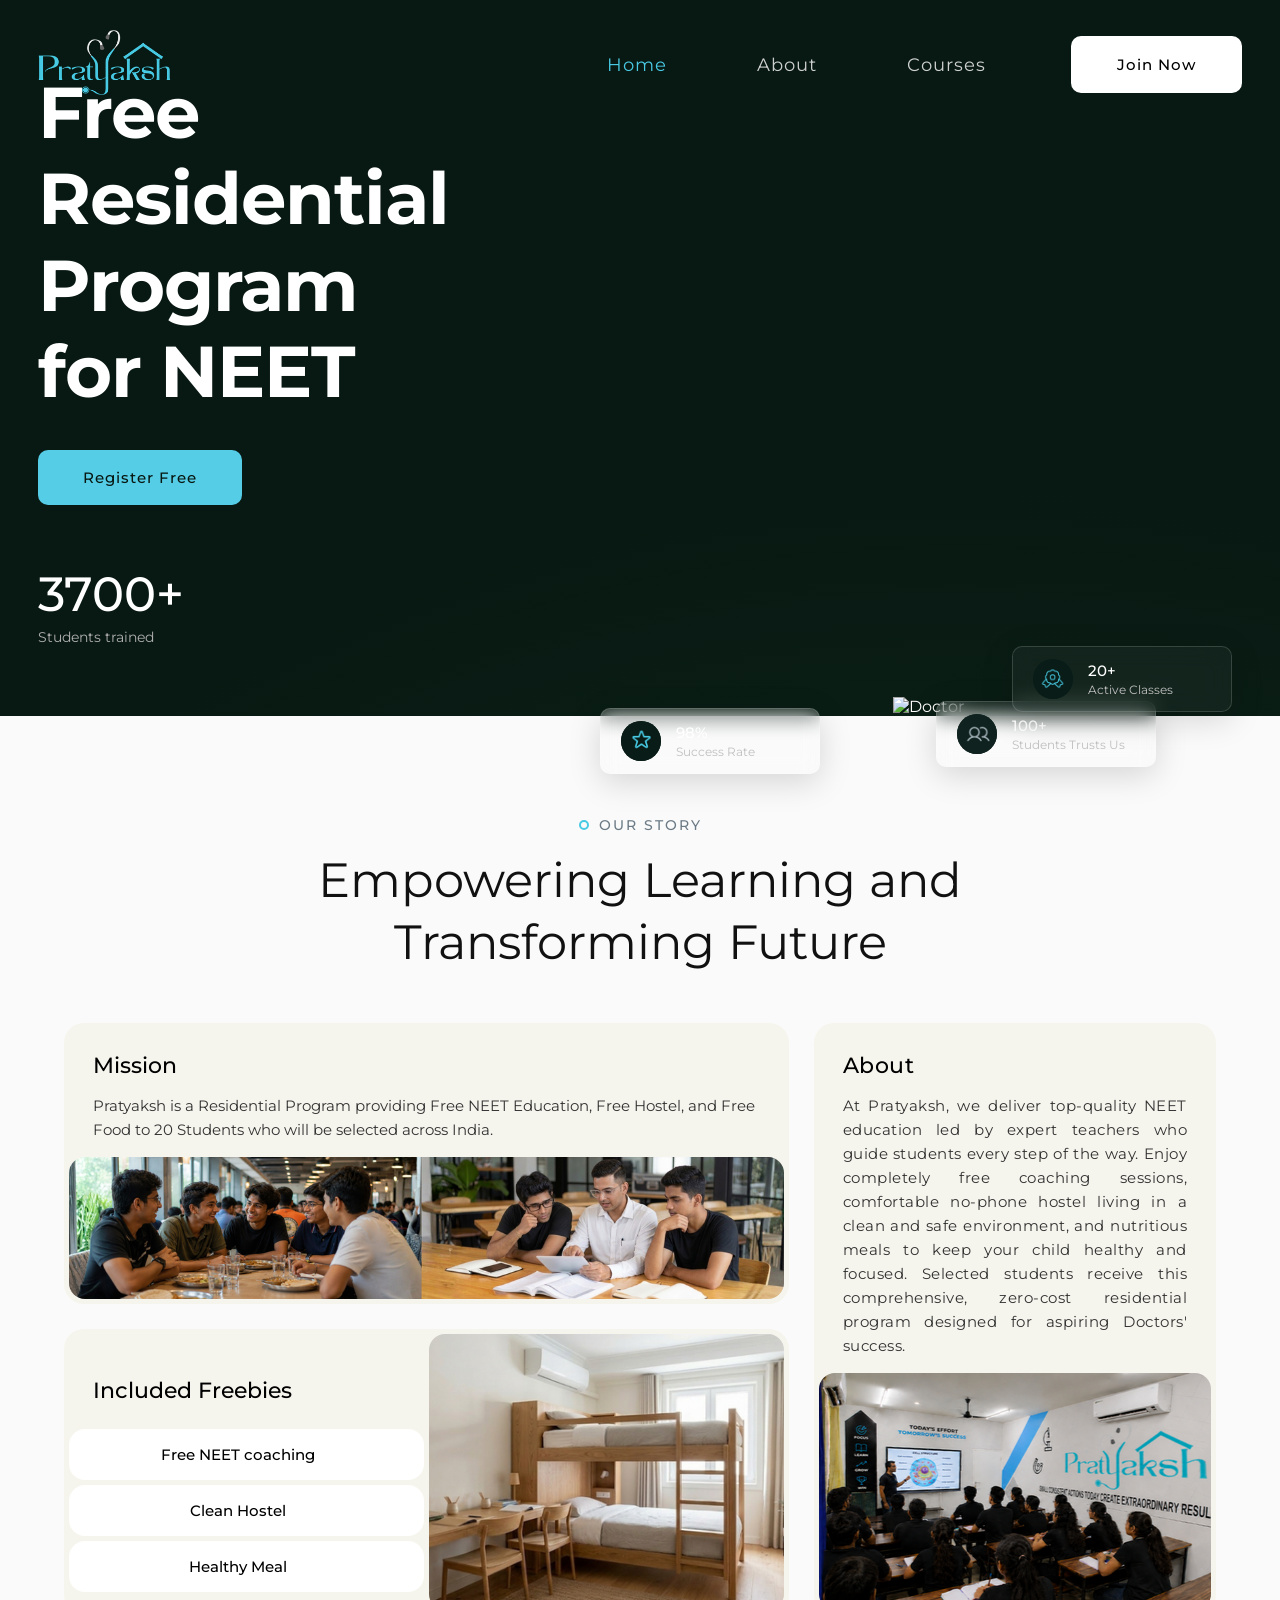
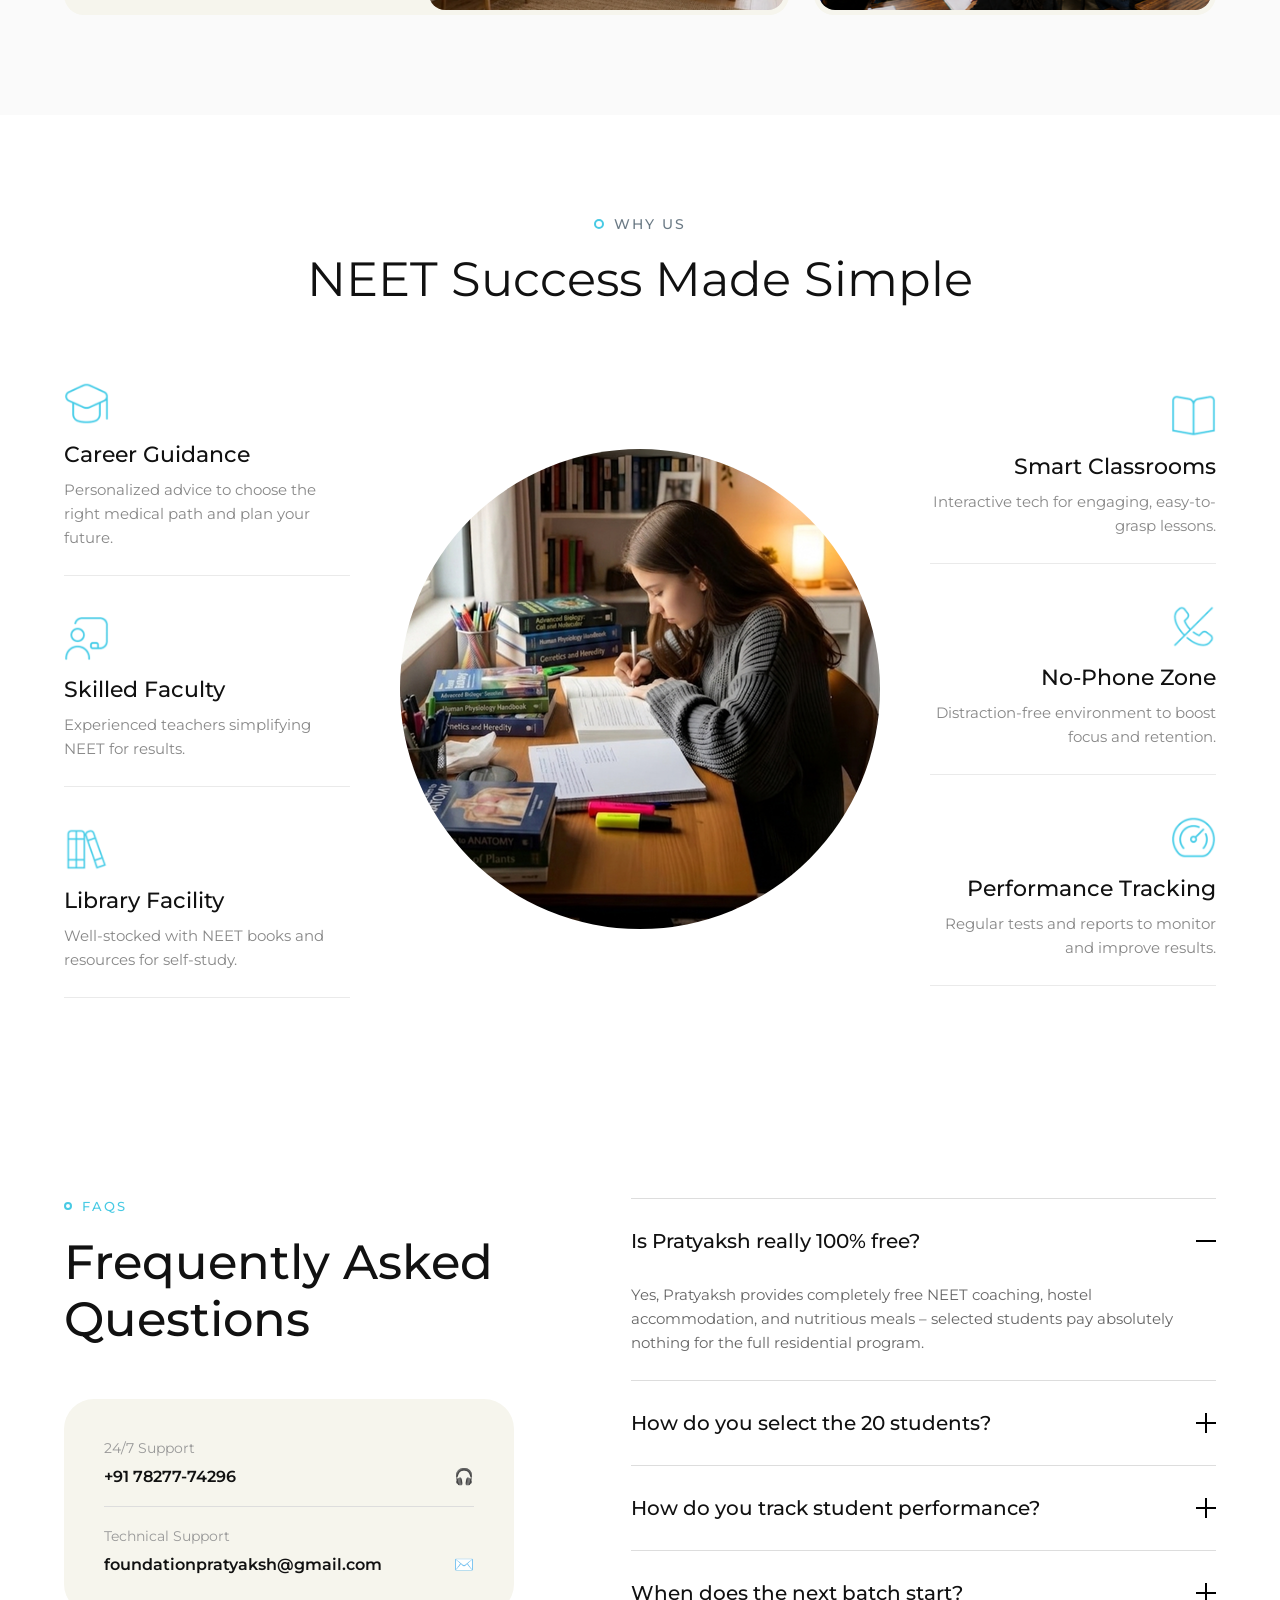
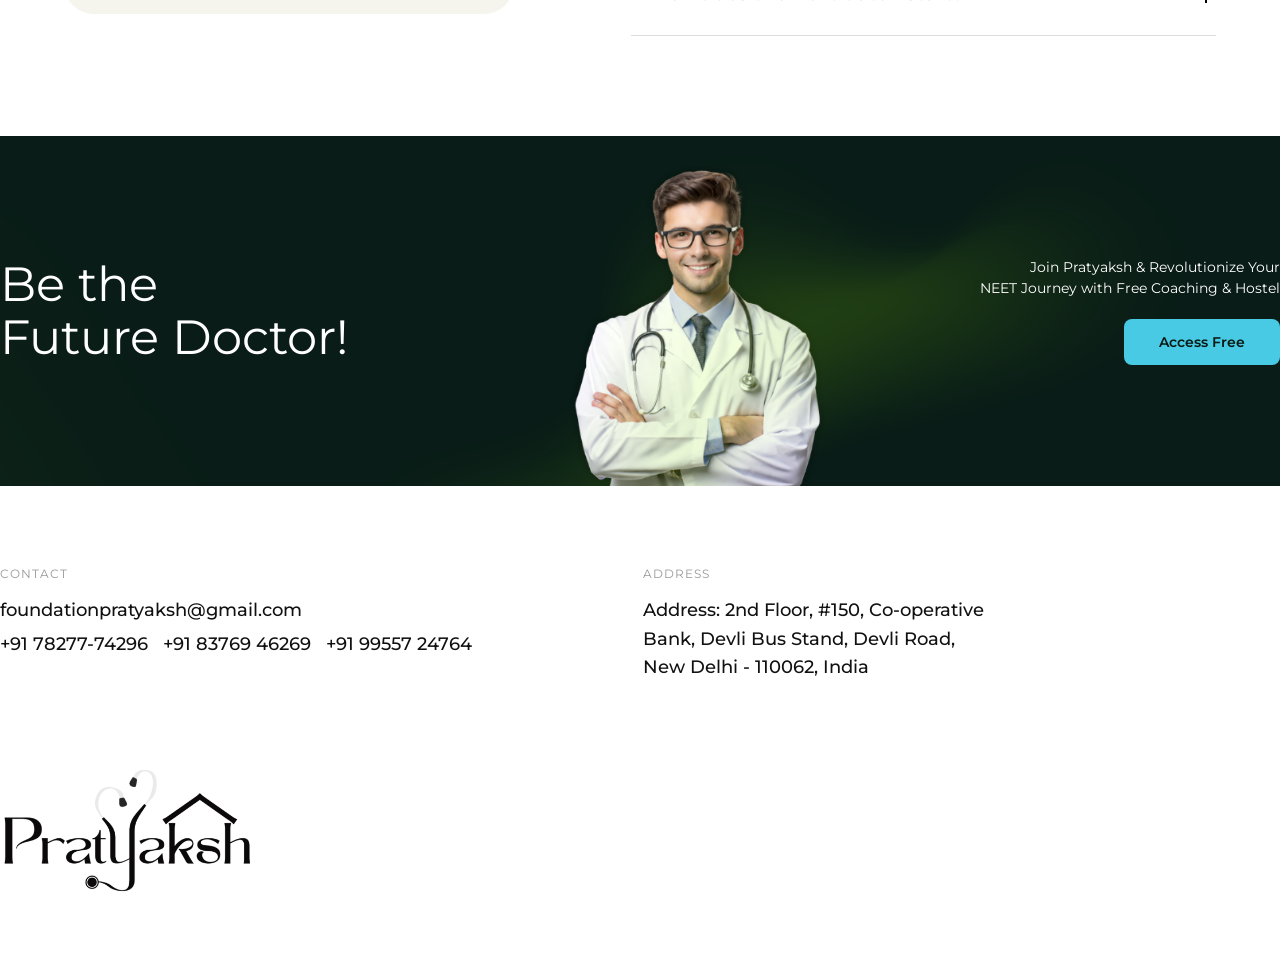
==== index.html @ 48f5f2ac "Rename Index.html to index.html" ====
<!DOCTYPE html>
<html lang="en">
<head>
	<meta name="viewport" content="width=device-width, initial-scale=1.0">
    <meta charset="UTF-8">
    <meta name="viewport" content="width=device-width, initial-scale=1.0">
    <title>Pratyaksh - NEET Program</title>
    <link rel="stylesheet" href="style.css">
    <link href="https://fonts.googleapis.com/css2?family=Montserrat:wght@400;500;600;700&display=swap" rel="stylesheet">
    <link rel="stylesheet" href="https://cdnjs.cloudflare.com/ajax/libs/font-awesome/6.4.0/css/all.min.css">
</head>
<body>

    <header class="navbar">
        <div class="logo">
            <img src="logo.png" alt="Pratyaksh Logo"> 
        </div>
        <nav class="nav-links">
            <a href="#" class="active">Home</a>
            <a href="about/aboutindex.html">About</a>
            <a href="#">Courses</a>
        </nav>
        <a href="https://forms.gle/hPpZQWegc2yfjvLv5" class="btn btn-white">Join Now</a>
    </header>
    <section class="hero">
        <div class="hero-content">
            <h1>Free <br> Residential Program <br> for NEET</h1>
            <a href="https://forms.gle/hPpZQWegc2yfjvLv5" class="btn btn-cyan">Register Free</a>
            
            <div class="stats-bottom">
                <h2>3700+</h2>
                <p>Students trained</p>
            </div>
        </div>

        <div class="hero-image-wrapper">
            <img src="doctor.png" alt="Doctor" class="main-doctor-img"> 
            
<div class="glass-card card-1">
        <div class="icon">
            <img src="100+ Students Trusts Us.png" alt="Trust Icon" class="hero-custom-icon">
        </div>
        <div class="text">
            <h4>100+</h4>
            <p>Students Trusts Us</p>
        </div>
    </div>

    <div class="glass-card card-2">
        <div class="icon">
            <img src="98% Success Rate.png"lt="Star Icon" class="hero-custom-icon">
        </div>
        <div class="text">
            <h4>98%</h4>
            <p>Success Rate</p>
        </div>
    </div>

    <div class="glass-card card-3">
        <div class="icon">
            <img src="20+ Active Classes.png" alt="Award Icon" class="hero-custom-icon">
        </div>
        <div class="text">
            <h4>20+</h4>
            <p>Active Classes</p>
        </div>
    </div>
</div>
    </section>
	
<section class="os-section">
    <div class="os-container">
        
        <div class="os-header">
            <p class="os-tagline"><span class="os-circle"></span> OUR STORY</p>
            <h2 class="os-title">Empowering Learning and <br> Transforming Future</h2>
        </div>

        <div class="os-grid">
            <div class="os-col-left">
                
                <div class="os-card os-card-mission">
                    <div class="os-text-box">
                        <h3 class="os-card-title">Mission</h3>
                        <p class="os-card-desc">Pratyaksh is a Residential Program providing Free NEET Education, Free Hostel, and Free Food to 20 Students who will be selected across India.</p>
                    </div>
                    <div class="os-img-mission"></div>
                </div>

                <div class="os-card os-card-freebies">
                    <div class="os-freebies-left">
                        <h3 class="os-card-titleIF">Included Freebies</h3>
                        <ul class="os-freebies-list">
                            <li>Free NEET coaching</li>
                            <li>Clean Hostel</li>
                            <li>Healthy Meal</li>
                        </ul>
                    </div>
                    <div class="os-img-freebies"></div>
                </div>

            </div>

            <div class="os-col-right">
                
                <div class="os-card os-card-about">
                    <div class="os-text-box">
                        <h3 class="os-card-title">About</h3>
                        <p class="os-card-desc">At Pratyaksh, we deliver top-quality NEET education led by expert teachers who guide students every step of the way. Enjoy completely free coaching sessions, comfortable no-phone hostel living in a clean and safe environment, and nutritious meals to keep your child healthy and focused. Selected students receive this comprehensive, zero-cost residential program designed for aspiring Doctors' success.</p>
                    </div>
                    <div class="os-img-about"></div>
                </div>

            </div>
        </div>

    </div>
</section>
	
	
	<section class="wu-section">
    <div class="wu-container">
        
        <div class="wu-header">
            <p class="wu-tagline"><span class="wu-circle"></span> WHY US</p>
            <h2 class="wu-title">NEET Success Made Simple</h2>
        </div>

        <div class="wu-grid">
            
            <div class="wu-col-left">
                <div class="wu-feature">
                    <img src="Career Guidance.png" alt="Career Guidance" class="wu-icon">
                    <h3>Career Guidance</h3>
                    <p>Personalized advice to choose the right medical path and plan your future.</p>
                </div>
                <div class="wu-feature">
                    <img src="Skilled Faculty.png" alt="Skilled Faculty" class="wu-icon">
                    <h3>Skilled Faculty</h3>
                    <p>Experienced teachers simplifying NEET for results.</p>
                </div>
                <div class="wu-feature">
                    <img src="Library Facility.png" alt="Library Facility" class="wu-icon">
                    <h3>Library Facility</h3>
                    <p>Well-stocked with NEET books and resources for self-study.</p>
                </div>
            </div>

            <div class="wu-col-center">
                <div class="wu-img-circle"></div>
            </div>

            <div class="wu-col-right">
                <div class="wu-feature">
                    <img src="Smart Classrooms.png" alt="Smart Classrooms" class="wu-icon">
                    <h3>Smart Classrooms</h3>
                    <p>Interactive tech for engaging, easy-to-grasp lessons.</p>
                </div>
                <div class="wu-feature">
                    <img src="No-Phone Zone.png" class="wu-icon">
                    <h3>No-Phone Zone</h3>
                    <p>Distraction-free environment to boost focus and retention.</p>
                </div>
                <div class="wu-feature">
                    <img src="Performance Tracking.png" alt="Performance Tracking" class="wu-icon">
                    <h3>Performance Tracking</h3>
                    <p>Regular tests and reports to monitor and improve results.</p>
                </div>
            </div>

        </div>

    </div>
</section>
	
	
	<section class="fq-section">
    <div class="fq-container">
        
        <div class="fq-grid">
            <div class="fq-left">
                <p class="fq-tagline"><span class="fq-circle"></span> FAQS</p>
                <h2 class="fq-title">Frequently Asked <br> Questions</h2>

                <div class="fq-support-card">
                    <div class="fq-support-item">
                        <p class="fq-support-label">24/7 Support</p>
                        <div class="fq-support-content">
                            <span class="fq-support-val">+91 78277-74296</span>
                            <span class="fq-support-icon">🎧</span>
                        </div>
                    </div>
                    <div class="fq-divider"></div>
                    <div class="fq-support-item">
                        <p class="fq-support-label">Technical Support</p>
                        <div class="fq-support-content">
                            <span class="fq-support-val">foundationpratyaksh@gmail.com</span>
                            <span class="fq-support-icon">✉️</span>
                        </div>
                    </div>
                </div>
            </div>

            <div class="fq-right">
                <div class="fq-accordion">
                    
                    <div class="fq-item active">
                        <div class="fq-question">
                            <span>Is Pratyaksh really 100% free?</span>
                            <span class="fq-toggle"></span>
                        </div>
                        <div class="fq-answer">
                            <div class="fq-answer-inner">
                                <p>Yes, Pratyaksh provides completely free NEET coaching, hostel accommodation, and nutritious meals – selected students pay absolutely nothing for the full residential program.</p>
                            </div>
                        </div>
                    </div>

                    <div class="fq-item">
                        <div class="fq-question">
                            <span>How do you select the 20 students?</span>
                            <span class="fq-toggle"></span>
                        </div>
                        <div class="fq-answer">
                            <div class="fq-answer-inner">
                                <p>Pratyaksh conducts a National-Level Talent Search across India to find the most promising medical aspirants. The selection is a multi-step journey to ensure only the most dedicated students join our program.</p>
                            </div>
                        </div>
                    </div>

                    <div class="fq-item">
                        <div class="fq-question">
                            <span>How do you track student performance?</span>
                            <span class="fq-toggle"></span>
                        </div>
                        <div class="fq-answer">
                            <div class="fq-answer-inner">
                                <p>We use a data-driven approach to ensure every student stays on the path to success.</p>
                            </div>
                        </div>
                    </div>

                    <div class="fq-item">
                        <div class="fq-question">
                            <span>When does the next batch start?</span>
                            <span class="fq-toggle"></span>
                        </div>
                        <div class="fq-answer">
                            <div class="fq-answer-inner">
                                <p>Our next residential batch is scheduled to commence in June. Registration for the selection test typically opens two months prior to the start date.</p>
                            </div>
                        </div>
                    </div>

                </div>
            </div>
        </div>

    </div>
</section>
	
	
	<footer class="ft-section">
    
    <div class="ft-banner-image">
        <div class="ft-container ft-banner-content">
            <div class="ft-banner-left">
                <h2>Be the <br> Future Doctor!</h2>
            </div>
            
            <div class="ft-banner-right">
                <p>Join Pratyaksh & Revolutionize Your <br> NEET Journey with Free Coaching & Hostel</p>
                <a href="https://forms.gle/hPpZQWegc2yfjvLv5" class="ft-btn-cyan">Access Free</a>
            </div>
        </div>
    </div>

    <div class="ft-bottom">
        <div class="ft-container">
            <div class="ft-info-grid">
                <div class="ft-col">
                    <p class="ft-label">Contact</p>
                    <p class="ft-value">foundationpratyaksh@gmail.com</p>
                    <p class="ft-value">+91 78277-74296<span style="margin-left: 15px;">+91 83769 46269<span style="margin-left: 15px;">+91 99557 24764</span></p>
                </div>

                <div class="ft-col">
                    <p class="ft-label">Address</p>
                    <p class="ft-value">
                        Address: 2nd Floor, #150, Co-operative <br>
                        Bank, Devli Bus Stand, Devli Road, <br>
                        New Delhi - 110062, India
                    </p>
                </div>
            </div>

            <div class="ft-logo-row">
                <img src="Bottom Logo.png" alt="Pratyaksh Logo" class="ft-main-logo">
            </div>
        </div>
    </div>

</footer>
	
	<script>
        document.querySelectorAll('.fq-question').forEach(question => {
            question.addEventListener('click', () => {
                const clickedItem = question.parentElement;

                if (clickedItem.classList.contains('active')) {
                    return; // Stays open if clicked again
                }

                document.querySelectorAll('.fq-item').forEach(item => {
                    item.classList.remove('active');
                });

                clickedItem.classList.add('active');
            });
        });
    </script>
	
    </body>
</html>
---- style.css ----
/* --- Basic Reset & Setup --- */
* {
    margin: 0;
    padding: 0;
    box-sizing: border-box;
    font-family: 'Montserrat', sans-serif;
}

body {
    /* Recreating the dark green radial glow from the image */
    background: radial-gradient(circle at 75% 50%, #153c24, #081812 70%);
    color: #ffffff;
    min-height: 100vh;
    overflow-x: hidden;
}

/* --- Navbar Styling --- */
.navbar {
    display: flex;
    justify-content: space-between;
    align-items: center;
    padding: 30px 3%;
}

.logo img {
    height: 65px; /* Adjust this to fit your actual logo perfectly */
}

.nav-links {
    display: flex;
    margin-left: auto; /* This pushes the links to the right */
    margin-right: 40px; /* This creates the gap between links and button */
}

.nav-links a {
    color: #ffffff;
    text-decoration: none;
    margin: 0 45px;
    font-size: 18px;
	letter-spacing: 1px;
    opacity: 0.8;
    transition: 0.3s ease;
}

.nav-links a:hover, .nav-links a.active {
    color: #48CAE4;
    opacity: 1;
}

/* --- Button Styling --- */
.btn {
    padding: 18px 45px;
    border-radius: 10px;
    text-decoration: none;
    font-weight: 500;
    font-size: 15px;
	letter-spacing: 1px;
    transition: 0.3s ease;
    cursor: pointer;
    display: inline-block;
}

.btn-white {
    background-color: #ffffff;
    color: #000000;
	font-weight: 500;
	border: 1px solid transparent;
}

.btn-white:hover {
    background-color: transparent !important;
    color: #ffffff !important;
    border-color: #ffffff !important; /* Just change the color, don't add a new border */
}

.btn-cyan {
    background-color: #55cde7; /* The teal/cyan color from your design */
    color: #081812;
    font-weight: 500;
}

.btn-cyan:hover {
	background-color: #ffffff !important; /* Changes from Cyan to White */
    color: #081812 !important;           /* Dark text for contrast */
    border: none !important;              /* Ensures no outline appears */
}

/* --- Hero Section Styling --- */
.hero {
    display: flex;
    justify-content: space-between;
    align-items: flex-end;
    padding: 10px 3% 0px;
}

.hero-content {
    max-width: 58%;
	transform: translateY(-70px);
}

.hero-content h1 {
    font-size: 72px;
    line-height: 1.2;
    margin-bottom: 35px;
    font-weight: 700;
    letter-spacing: -1px;
}

.stats-bottom {
    margin-top: 60px;
}

.stats-bottom h2 {
    font-size: 32px;
    font-weight: 500;
    color: #ffffff;
}

.stats-bottom p {
    font-size: 14px;
    color: #b0b0b0;
    margin-top: 5px;
}

/* --- Hero Image & Floating Glass Cards --- */
.hero-image-wrapper {
    position: relative;
    width: 45%;
    display: flex;
    justify-content: center;
	align-items: flex-end;
	right: 5%;
}

.main-doctor-img {
    max-width: 100%;
    height: auto;
    z-index: 2;
	display: block;
}

/* Glassmorphism Effect */
.glass-card {
    position: absolute;
    background: rgba(255, 255, 255, 0.04);
	width: 220px;
    backdrop-filter: blur(10px);
    -webkit-backdrop-filter: blur(10px);
    border: 1px solid rgba(255, 255, 255, 0.15);
    border-radius: 10px;
    padding: 12px 20px;
    display: flex;
    align-items: center;
    gap: 15px;
    z-index: 3;
    box-shadow: 0 8px 32px rgba(0, 0, 0, 0.15);
}

.glass-card .icon {
    background: #0d281c; /* Dark background behind icons */
    width: 40px;
    height: 40px;
    border-radius: 50%;
    display: flex;
    justify-content: center;
    align-items: center;
    font-size: 16px;
    color: #55cde7; /* Icon color matches the button */
}


/* Custom Icon Styling for Hero Glass Cards */
.hero-custom-icon {
    width: 45px;       /* Adjust this size to make icons look bigger/smaller */
    height: 45px;
    object-fit: contain;
    display: block;
}

/* Ensures the icon container stays perfectly circular with images */
.glass-card .icon {
    display: flex;
    justify-content: center;
    align-items: center;
    overflow: hidden; /* Keeps image edges inside the circle */
}


.glass-card .text h4 {
    font-size: 15px;
    font-weight: 500;
    margin-bottom: 2px;
}

.glass-card .text p {
    font-size: 12px;
    color: #c0c0c0;
}

/* Precise positioning of the three cards */
.card-1 {
    top: 25%;
    right: 5%;
}

.card-2 {
    top: 60%;
    left: -15%;
}

.card-3 {
    bottom: 20%;
    right: -10%;
}


/* =========================================
   OUR STORY SECTION (EXACT MATCH CSS)
========================================= */

.os-section {
    background-color: #FAFAFA; /* Off-white background */
    padding: 100px 5%;
    font-family: 'Montserrat', sans-serif;
    color: #000000;
}

.os-container {
    max-width: 1300px;
    margin: 0 auto;
}

/* --- Header Styling --- */
.os-header {
    text-align: center;
    margin-bottom: 50px;
}

.os-tagline {
    color: #6b7a85;
    font-weight: 500;
    font-size: 14px;
    letter-spacing: 2px;
    display: flex;
    align-items: center;
    justify-content: center;
    gap: 10px;
    margin-bottom: 15px;
    text-transform: uppercase;
}

.os-circle {
    display: inline-block;
    width: 10px;
    height: 10px;
    border: 2px solid #48CAE4; 
    border-radius: 50%;
}

.os-title {
    font-size: 46px;
    font-weight: 400; 
    line-height: 1.3;
    color: #111111;
}

/* --- Grid & Column Layout --- */
.os-grid {
    display: grid;
    grid-template-columns: 1.8fr 1fr; /* Exact left-heavy proportion */
    gap: 25px;
    align-items: stretch; /* Forces columns to equal height */
}

.os-col-left {
    display: flex;
    flex-direction: column;
    gap: 25px;
}

.os-col-right {
    display: flex;
    flex-direction: column;
	height: auto;
}

/* --- Universal Card Logic --- */
.os-card {
    background-color: #F6F5ED; /* Cream card background */
    border-radius: 20px;
    /* THIS IS THE MAGIC NUMBER: 12px creates the exact image border you want */
    padding: 5px; 
    display: flex;
    box-sizing: border-box;
}

/* Adding extra padding ONLY to the text so it aligns perfectly */
.os-text-box {
    padding: 24px 24px 15px 24px; 
}

.os-card-title {
    font-size: 22px;
    font-weight: 500;
    margin-bottom: 15px;
    color: #000000;
}

.os-card-titleIF{
    font-size: 22px;
    font-weight: 500;
    margin-bottom: 25px;
    color: #000000;
	margin-left: 24px;
}

.os-card-desc {
    font-size: 15px;
    line-height: 1.6;
    color: #333333;
    font-weight: 400;
}

/* --- 1. Mission Card --- */
.os-card-mission {
    flex-direction: column;
}

.os-img-mission {
    background-color: #D3E4A2;
    background-image: url('1051x209.png'); 
    background-size: cover;
    background-position: center;
    border-radius: 16px;
    width: 100%; /* Stretches exactly to the 12px padding boundary */
    aspect-ratio: 1051 / 209; /* Locks your exact dimensions */
}

/* --- 2. Freebies Card --- */
.os-card-freebies {
    flex-direction: row;
    align-items: stretch; /* Makes sure the image fills the vertical space */
    flex: 1; /* Pushes card to match Right Column height */
    gap: 5px; /* Creates the gap between the white boxes and the image */
}

.os-freebies-left {
    flex: 1; 
    display: flex;
    flex-direction: column;
    justify-content: center;
    /* Indents perfectly to align with Mission text above it */
    padding: 24px 0 0 0
}

.os-freebies-list {
    list-style: none;
	align-content: stretch;
    padding: 0;
    margin: 0;
}

.os-freebies-list li {
    background-color: #FFFFFF; 
    padding: 16px 16px 16px 0px;
    border-radius: 16px;
    margin-bottom: 5px; 
    text-align: center;
    font-size: 15px;
    font-weight: 500;
    color: #000000;
    width: 100%; /* Ensures white boxes stretch */
}

.os-freebies-list li:last-child {
    margin-bottom: 0;
}

.os-img-freebies {
    background-color: #D3E4A2;
    background-image: url('freebies.png');
    background-size: cover;
    background-position: center;
    border-radius: 16px;
	height: auto;
    flex: 1.0; /* Takes slightly more than half the card width like in the image */
}

/* --- 3. About Card --- */
.os-card-about {
    flex-direction: column;
    height: 100%;
	text-align: justify;
	letter-spacing: 0.5px;
}

.os-img-about {
    background-color: #D3E4A2;
    background-image: url('about.png');
    background-size: cover;
    background-position: center;
    border-radius: 16px;
    width: 100%;
	margin-top: auto;
    height: 237px;;
    flex: none; /* Disables auto-stretching */
}

/* --- Responsive --- */
@media (max-width: 1024px) {
    .os-grid { grid-template-columns: 1fr; }
    .os-card-freebies { flex-direction: column; }
    .os-freebies-left { padding: 20px; }
    .os-img-freebies { min-height: 250px; }
}




/* =========================================
   WHY US SECTION (PIXEL PERFECT)
========================================= */

.wu-section {
    background-color: #FFFFFF; /* Matches the clean white background */
    padding: 100px 5%; /* Matches the exact side margins of the page */
    font-family: 'Montserrat', sans-serif;
}

.wu-container {
    max-width: 1300px; /* Locks it into the exact same column width as upper sections */
    margin: 0 auto;
}

/* --- Header Styling --- */
.wu-header {
    text-align: center;
    margin-bottom: 70px;
}

.wu-tagline {
    color: #6b7a85;
    font-weight: 500;
    font-size: 14px;
    letter-spacing: 2px;
    display: flex;
    align-items: center;
    justify-content: center;
    gap: 10px;
    margin-bottom: 15px;
    text-transform: uppercase;
}

.wu-circle {
    display: inline-block;
    width: 10px;
    height: 10px;
    border: 2px solid #48CAE4; 
    border-radius: 50%;
}

.wu-title {
    font-size: 48px;
    font-weight: 400; 
    line-height: 1.3;
    color: #111111;
}

/* --- Grid Layout --- */
.wu-grid {
    display: grid;
    /* This creates the perfect 3-column split: flexible sides, 480px fixed center */
    grid-template-columns: 1fr 480px 1fr; 
    gap: 50px;
    align-items: center;
}

.wu-col-left, .wu-col-right {
    display: flex;
    flex-direction: column;
    gap: 40px; /* Vertical space between features */
}

/* --- Feature Blocks (Left Side Default) --- */
.wu-feature {
    display: flex;
    flex-direction: column;
    align-items: flex-start; /* Aligns icon and text to the left */
    text-align: left;
    border-bottom: 1px solid #EAEAEA; /* The subtle line from your UI */
    padding-bottom: 25px;
}

/* --- Feature Blocks (Right Side Override) --- */
.wu-col-right .wu-feature {
    align-items: flex-end; /* Aligns icon and text to the RIGHT */
    text-align: right;
}

.wu-icon {
    width: 45px;
    height: 45px;
    object-fit: contain;
    margin-bottom: 15px;
}

.wu-feature h3 {
    font-size: 22px;
    font-weight: 500;
    color: #111111;
    margin-bottom: 10px;
}

.wu-feature p {
    font-size: 15px;
    color: #888888; /* Soft grey text */
    line-height: 1.6;
    font-weight: 400;
    margin: 0;
}

/* --- Center Circular Image --- */
.wu-img-circle {
    width: 100%;
    aspect-ratio: 1 / 1; /* Forces it to be a perfect square */
    border-radius: 50%; /* Turns the square into a perfect circle */
    background-color: #D3E4A2;
    background-image: url('whyus.png'); /* Add your image here */
    background-size: cover;
    background-position: center;
}

/* --- Responsive Design for Smaller Screens --- */
@media (max-width: 1100px) {
    .wu-grid { grid-template-columns: 1fr 400px 1fr; gap: 30px; }
}

@media (max-width: 900px) {
    .wu-grid { grid-template-columns: 1fr; }
    .wu-img-circle { max-width: 400px; margin: 0 auto; margin-bottom: 40px; }
    
    /* On mobile, reset the right column to left-align so it stacks cleanly */
    .wu-col-right .wu-feature { align-items: flex-start; text-align: left; }
}

/* =========================================
   FAQ SECTION (PREMIUM INTERACTIVE)
========================================= */

.fq-section {
    background-color: #FFFFFF;
    padding: 100px 5%;
    font-family: 'Montserrat', sans-serif;
}

.fq-container {
    max-width: 1300px;
    margin: 0 auto;
}

.fq-grid {
    display: grid;
    grid-template-columns: 1fr 1.2fr;
    gap: 80px;
    align-items: flex-start;
}

.fq-tagline {
    color: #48CAE4;
    font-weight: 500;
    font-size: 13px;
    letter-spacing: 2px;
    display: flex;
    align-items: center;
    gap: 10px;
    margin-bottom: 20px;
}

.fq-circle {
    display: inline-block;
    width: 8px;
    height: 8px;
    border: 2px solid #48CAE4; 
    border-radius: 50%;
}

.fq-title {
    font-size: 48px;
    font-weight: 500;
    line-height: 1.2;
    margin-bottom: 50px;
    color: #111111;
}

.fq-support-card {
    background-color: #F6F5ED;
    border-radius: 30px;
    padding: 40px;
    max-width: 450px;
}

.fq-support-label {
    font-size: 14px;
    color: #999;
    margin-bottom: 10px;
}

.fq-support-content {
    display: flex;
    justify-content: space-between;
    align-items: center;
}

.fq-support-val {
    font-size: 16px;
    font-weight: 600;
    color: #111111;
}

.fq-divider {
    height: 1px;
    background-color: #DDD;
    margin: 20px 0;
}

/* Accordion Core Structure */
.fq-accordion {
    border-top: 1px solid #DDD;
}

.fq-item {
    border-bottom: 1px solid #DDD;
}

.fq-question {
    padding: 30px 0;
    cursor: pointer;
    display: flex;
    justify-content: space-between;
    align-items: center;
    font-size: 20px;
    font-weight: 500;
    color: #111111;
    user-select: none;
}

.fq-toggle {
    position: relative;
    width: 20px;
    height: 20px;
    flex-shrink: 0;
}

/* Creating the cleanly animated Plus (+) icon lines */
.fq-toggle::before, .fq-toggle::after {
    content: '';
    position: absolute;
    background-color: #000000;
    transition: transform 0.3s cubic-bezier(0.4, 0, 0.2, 1), opacity 0.2s;
}

/* Horizontal bar */
.fq-toggle::before {
    width: 100%;
    height: 2px;
    top: 50%;
    left: 0;
    transform: translateY(-50%);
}

/* Vertical bar */
.fq-toggle::after {
    width: 2px;
    height: 100%;
    left: 50%;
    top: 0;
    transform: translateX(-50%);
}

/* Drop out the vertical line smoothly to animate "+" into "-" */
.fq-item.active .fq-toggle::after {
    transform: translateX(-50%) rotate(90deg);
    opacity: 0;
}

/* --- Premium Grid Accordion Engine --- */

.fq-answer {
    display: grid;
    grid-template-rows: 0fr; /* Starts completely collapsed at 0 height */
    overflow: hidden;
    /* Seamless cubic-bezier curve that perfectly synchronizes opening & closing speeds */
    transition: grid-template-rows 0.4s cubic-bezier(0.25, 1, 0.5, 1);
}

/* This allows the hidden content inside the grid track to transition smoothly */
.fq-answer-inner {
    min-height: 0;
}

.fq-answer p {
    color: #666666;
    line-height: 1.6;
    font-size: 15px;
    padding-bottom: 25px; /* Clean spacing at the bottom of the answer text */
    margin: 0;
}

/* Exact transition activation match when a panel gains the active class */
.fq-item.active .fq-answer {
    grid-template-rows: 1fr; /* Seamlessly transitions to the exact height of content */
}




/* =========================================
   FINAL FOOTER SECTION (ONE-IMAGE BANNER)
========================================= */

.ft-section {
    background-color: #FFFFFF;
    font-family: 'Montserrat', sans-serif;
}

.ft-container {
    max-width: 1300px; /* Matches upper sections */
    margin: 0 auto;
    padding: 0;
    position: relative;
}

/* --- 1. Combined Banner Image --- */
.ft-banner-image {
    /* REPLACE 'footer-banner.jpg' with your actual filename */
    background-image: url('Strip.png'); 
    background-size: cover;
    background-position: center;
    width: 100%;
    min-height: 350px; /* Height of your image strip */
    display: flex;
    align-items: center;
}

.ft-banner-content {
    display: flex;
    justify-content: space-between;
    align-items: center;
    width: 100%;
}

.ft-banner-left h2 {
    color: #FFFFFF;
    font-size: 54px;
    font-weight: 400;
    line-height: 1.1;
}

.ft-banner-right {
    text-align: right;
    max-width: 350px;
}

.ft-banner-right p {
    color: #FFFFFF;
    font-size: 14px;
    line-height: 1.5;
    margin-bottom: 20px;
}

.ft-btn-cyan {
    display: inline-block;
    background-color: #48CAE4;
    color: #081812;
    padding: 14px 35px;
    border-radius: 8px;
    text-decoration: none;
    font-weight: 600;
    font-size: 14px;
    transition: 0.3s ease;
}

.ft-btn-cyan:hover{
    background-color: #ffffff !important; /* Changes from Cyan to White */
    color: #081812 !important;
    border: none !important;              /* Ensures no outline appears */
}


/* --- 2. Bottom Info Area --- */
.ft-bottom {
    padding: 80px 0 40px 0;
}

.ft-info-grid {
    display: grid;
    grid-template-columns: 1fr 1fr;
    gap: 5px;
    margin-bottom: 50px;
}

.ft-label {
    color: #999;
    font-size: 12px;
    text-transform: uppercase;
    letter-spacing: 1px;
    margin-bottom: 15px;
}

.ft-value {
    color: #111;
    font-size: 18px;
    font-weight: 500;
    line-height: 1.6;
    margin-bottom: 5px;
}

/* --- Logo Styling --- */
.ft-main-logo {
    max-width: 320px;
    height: auto;
    display: block;
    margin-left: -30px; /* Aligns visually with the 'C' in Contact */
}

/* Responsive */
@media (max-width: 992px) {
    .ft-banner-content { flex-direction: column; text-align: center; gap: 30px; }
    .ft-banner-right { text-align: center; }
    .ft-info-grid { grid-template-columns: 1fr; }
}




/* =================================================
   UNIVERSAL FLUID LAYOUT (FOR ALL DISPLAYS)
==================================================== */

/* 1. Global Fluidity: Makes sure no element can ever be wider than the screen */
html, body {
    max-width: 100vw;
    overflow-x: hidden;
}

/* 2. Fluid Typography: H1 will be huge on desktop but automatically 
      shrink to fit a phone screen without overlapping. */
h1 {
    font-size: clamp(2.5rem, 8vw, 4.5rem) !important;
}
h2 {
    font-size: clamp(1.8rem, 5vw, 3rem) !important;
}

/* 3. Grid & Layout Adaptability */
@media (max-width: 1200px) {
    /* Transitions from 3 columns to 2, then to 1 */
    .fa-grid, .os-grid, .wu-grid, .fq-grid {
        grid-template-columns: repeat(auto-fit, minmax(300px, 1fr)) !important;
        gap: 20px;
    }
    
    .os-col-right {
        height: auto !important; /* Removes the fixed height that breaks layouts */
    }
}

/* 4. Specific Mobile Fixes (Phones) */
@media (max-width: 768px) {
    .navbar {
        padding: 15px 5%;
        flex-direction: column;
        gap: 15px;
    }

    .nav-links {
        margin: 0 !important;
        width: 100%;
        justify-content: center;
        gap: 10px;
    }

    .nav-links a {
        margin: 0 10px;
        font-size: 14px;
    }

    .hero {
        flex-direction: column !important;
        text-align: center;
        padding-bottom: 50px;
    }

    .hero-content {
        max-width: 100% !important;
        transform: none !important;
    }

    .hero-image-wrapper {
        width: 100% !important;
        right: 0 !important;
        margin-top: 30px;
    }

    /* Floating cards move too much on mobile, so we stack them or hide them */
    .glass-card {
        position: relative !important;
        top: auto !important;
        left: auto !important;
        right: auto !important;
        bottom: auto !important;
        margin: 10px auto;
        width: 90% !important;
    }

    .os-card-freebies {
        flex-direction: column !important;
    }

    .ft-banner-content {
        flex-direction: column !important;
        text-align: center;
    }

    .ft-info-grid {
        grid-template-columns: 1fr !important;
    }
}

/* 5. Extreme Small Screens (Old Phones) */
@media (max-width: 480px) {
    .btn {
        width: 100%; /* Buttons become full-width for easy thumb tapping */
        padding: 15px;
    }
    
    .os-img-mission, .os-img-freebies, .os-img-about {
        height: 200px !important;
    }
}
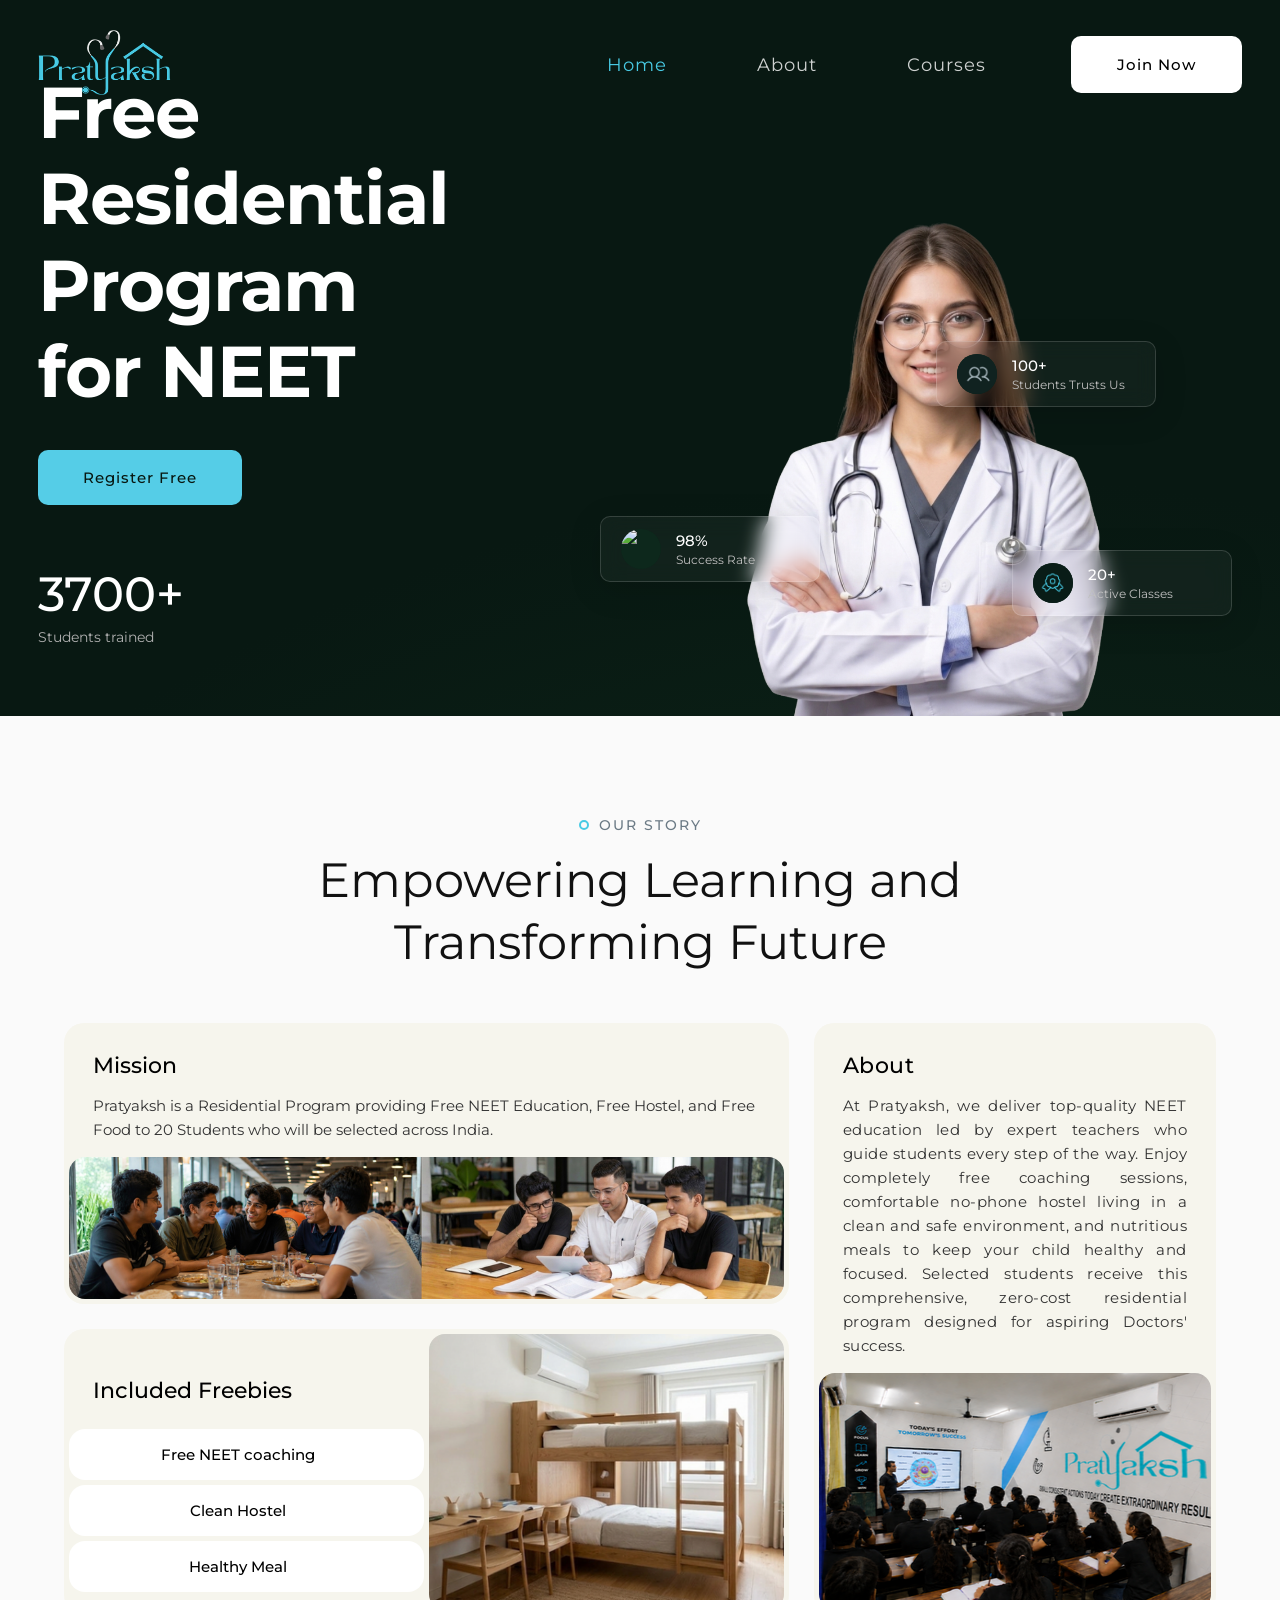
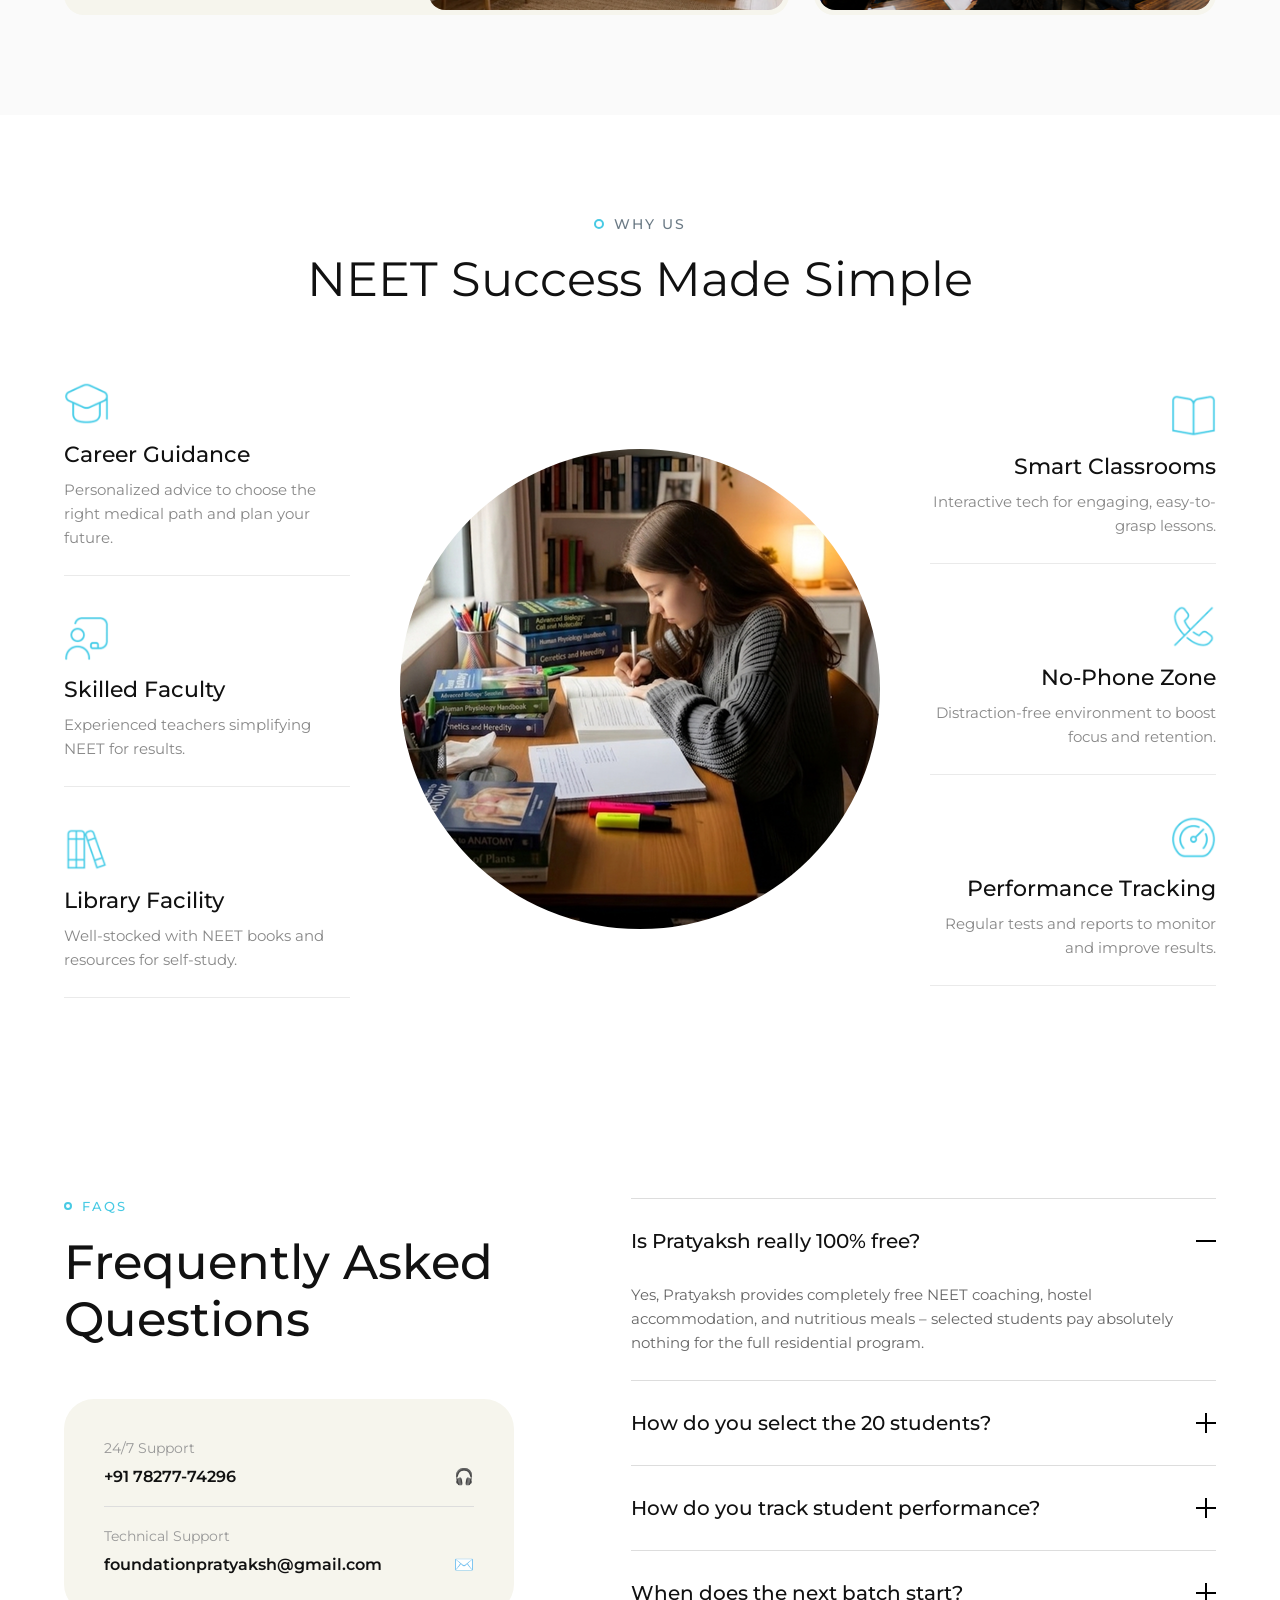
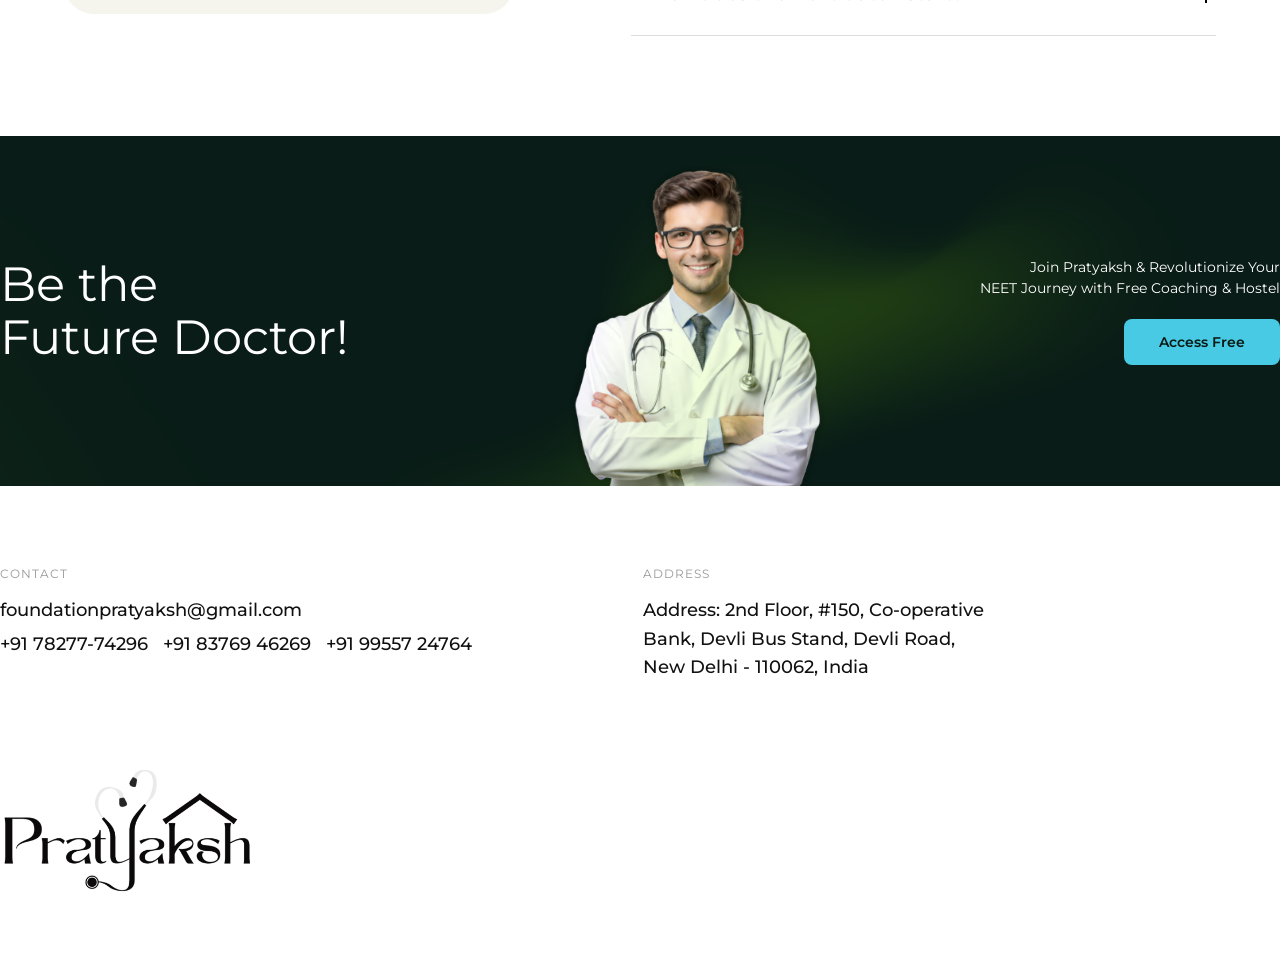
==== commit 59800f4e: "Update index.html" ====
--- a/index.html
+++ b/index.html
@@ -48,7 +48,7 @@
 
     <div class="glass-card card-2">
         <div class="icon">
-            <img src="98% Success Rate.png"lt="Star Icon" class="hero-custom-icon">
+            <img src="success"lt="Star Icon" class="hero-custom-icon">
         </div>
         <div class="text">
             <h4>98%</h4>
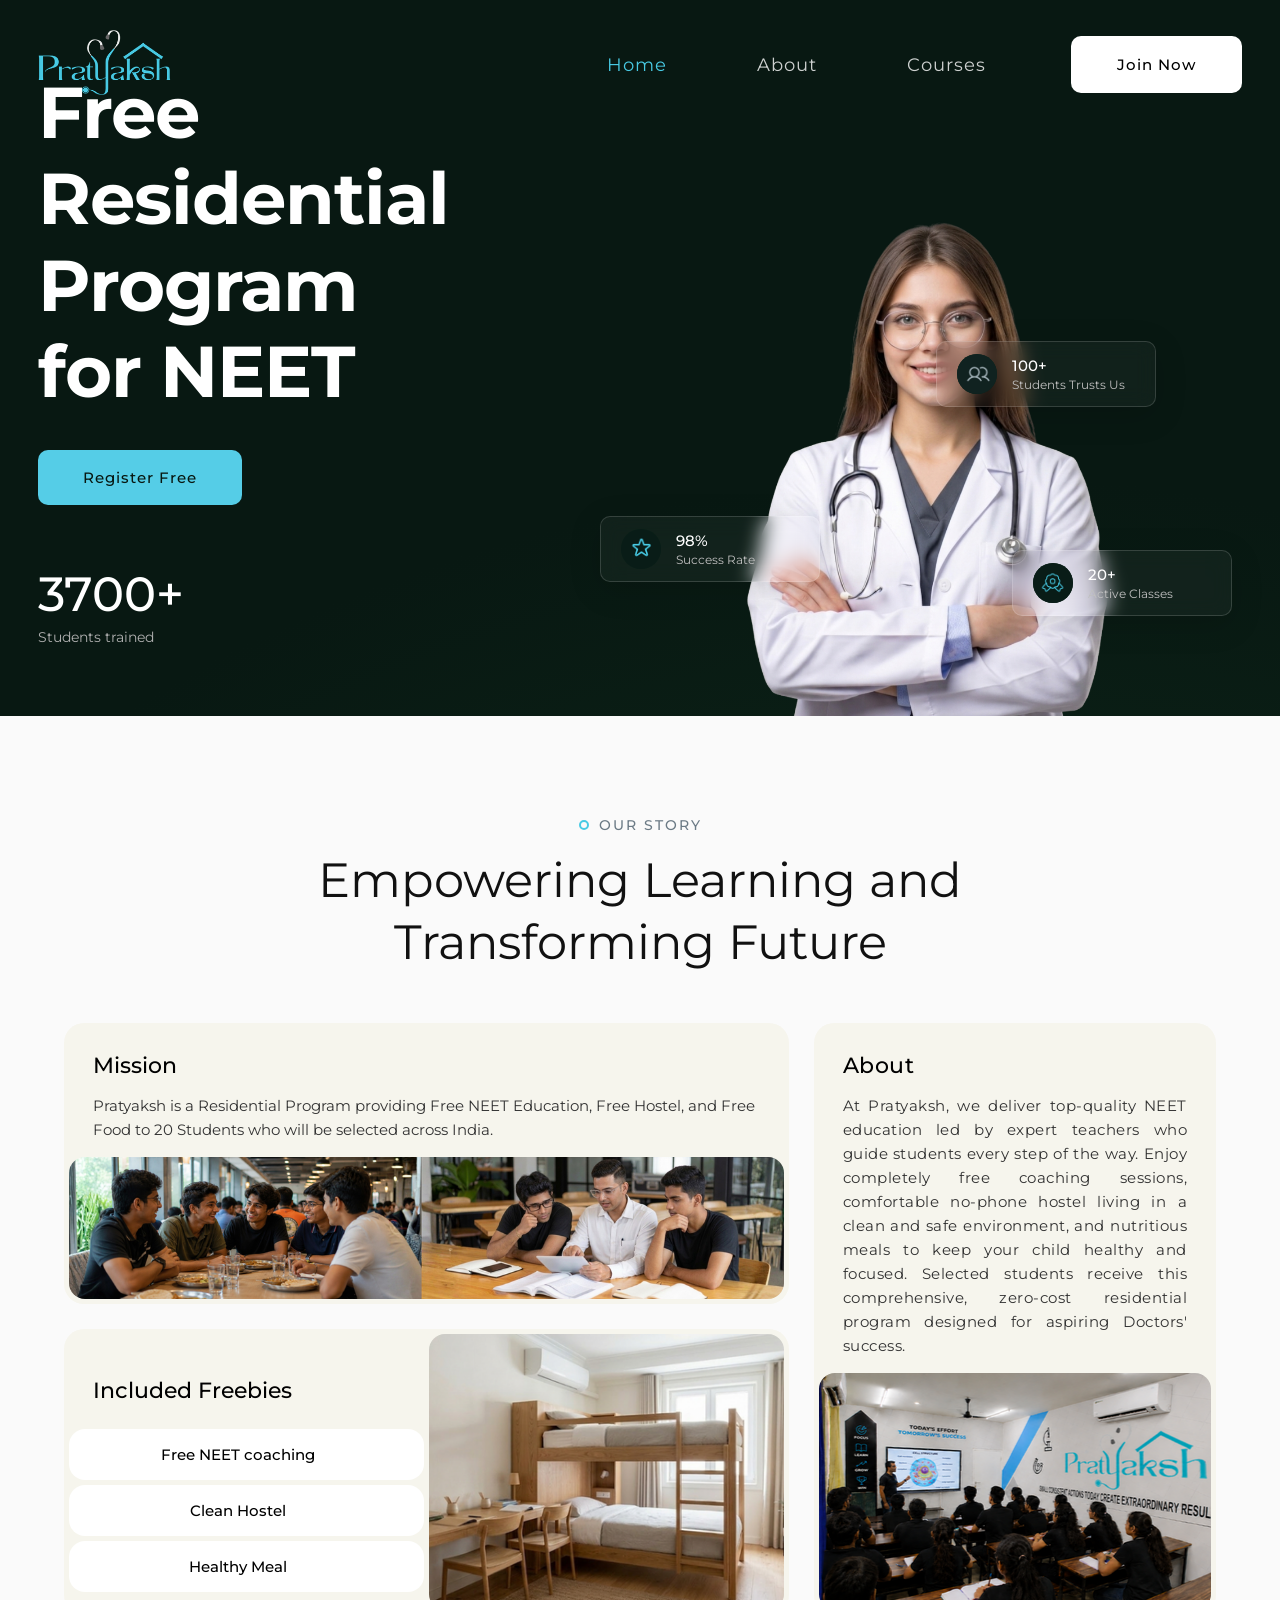
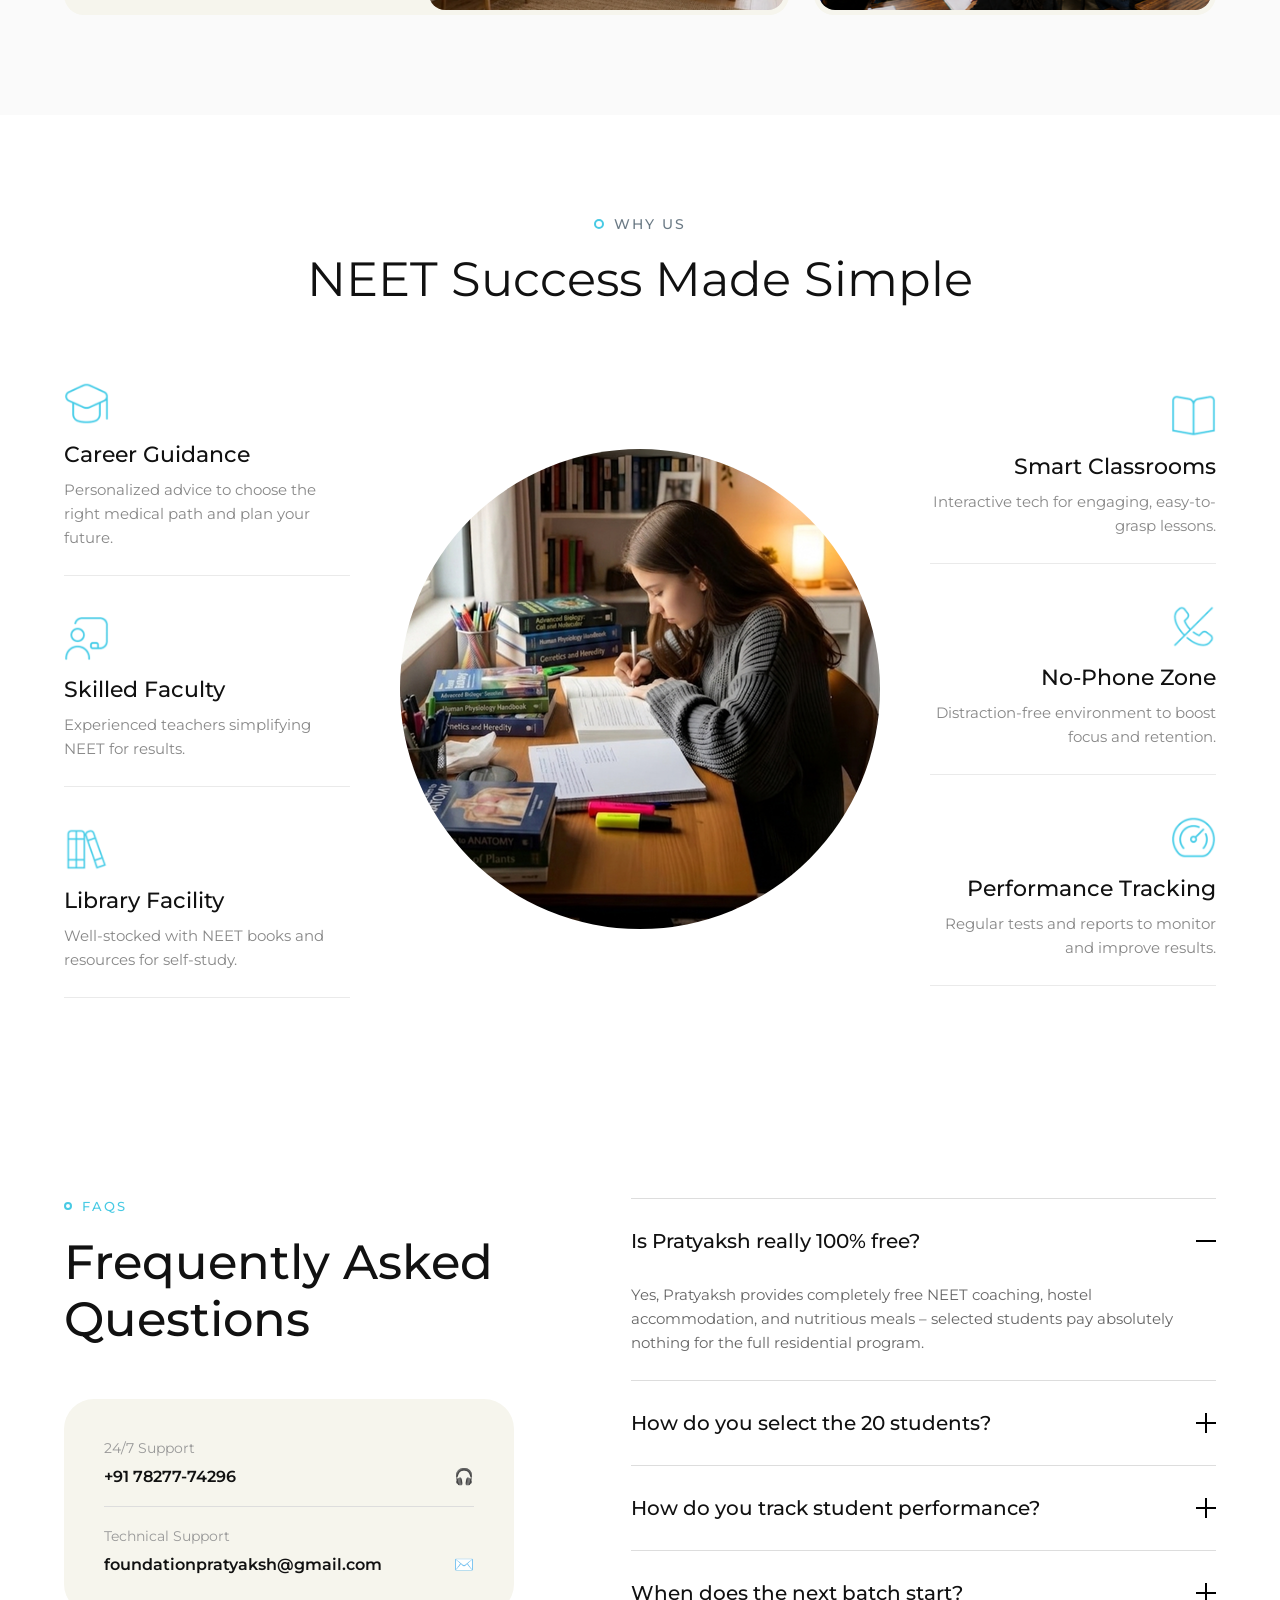
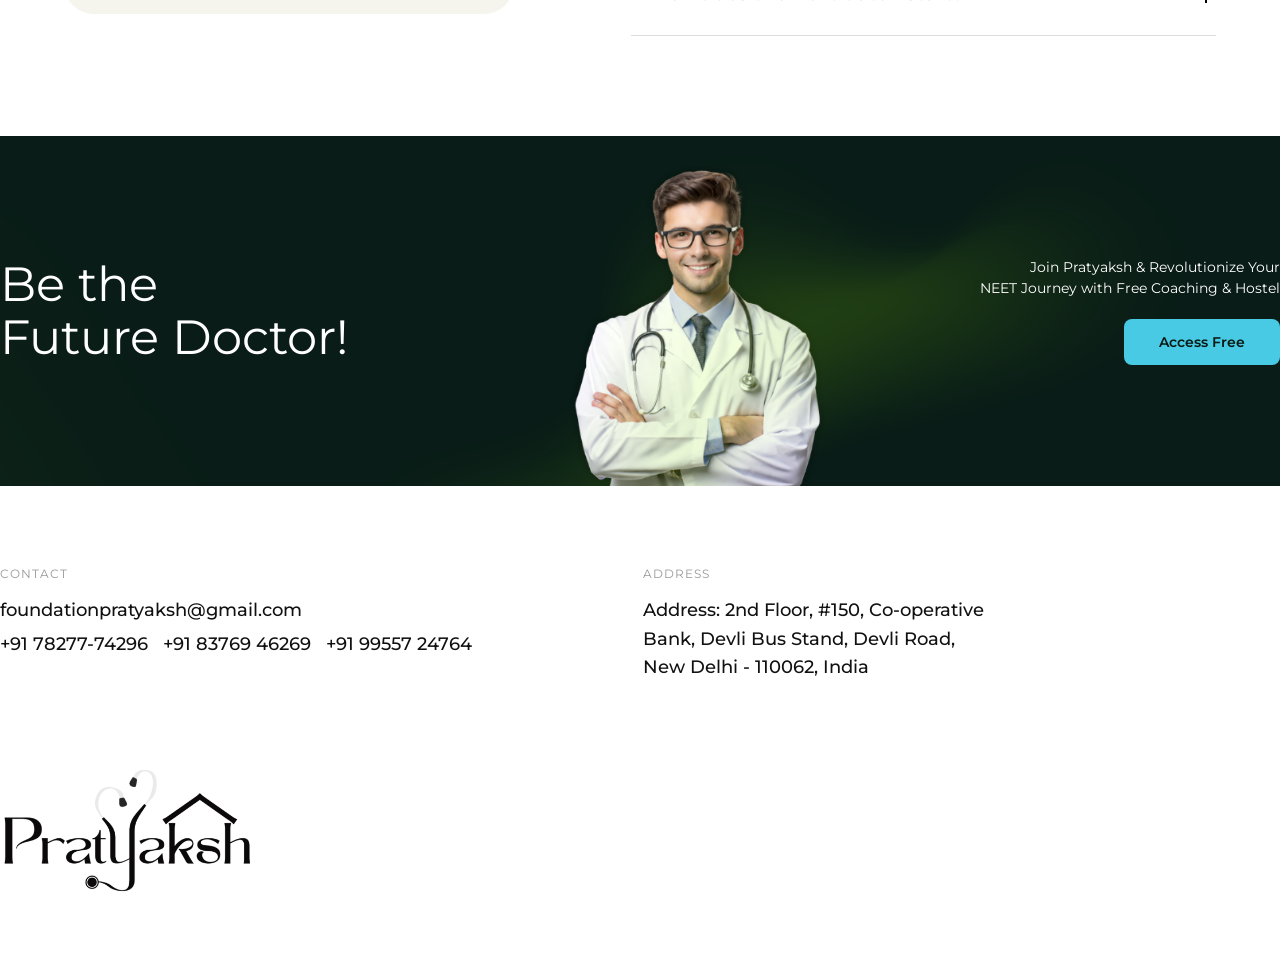
==== commit 9809161b: "Update index.html" ====
--- a/index.html
+++ b/index.html
@@ -48,7 +48,7 @@
 
     <div class="glass-card card-2">
         <div class="icon">
-            <img src="success"lt="Star Icon" class="hero-custom-icon">
+            <img src="success.png"lt="Star Icon" class="hero-custom-icon">
         </div>
         <div class="text">
             <h4>98%</h4>
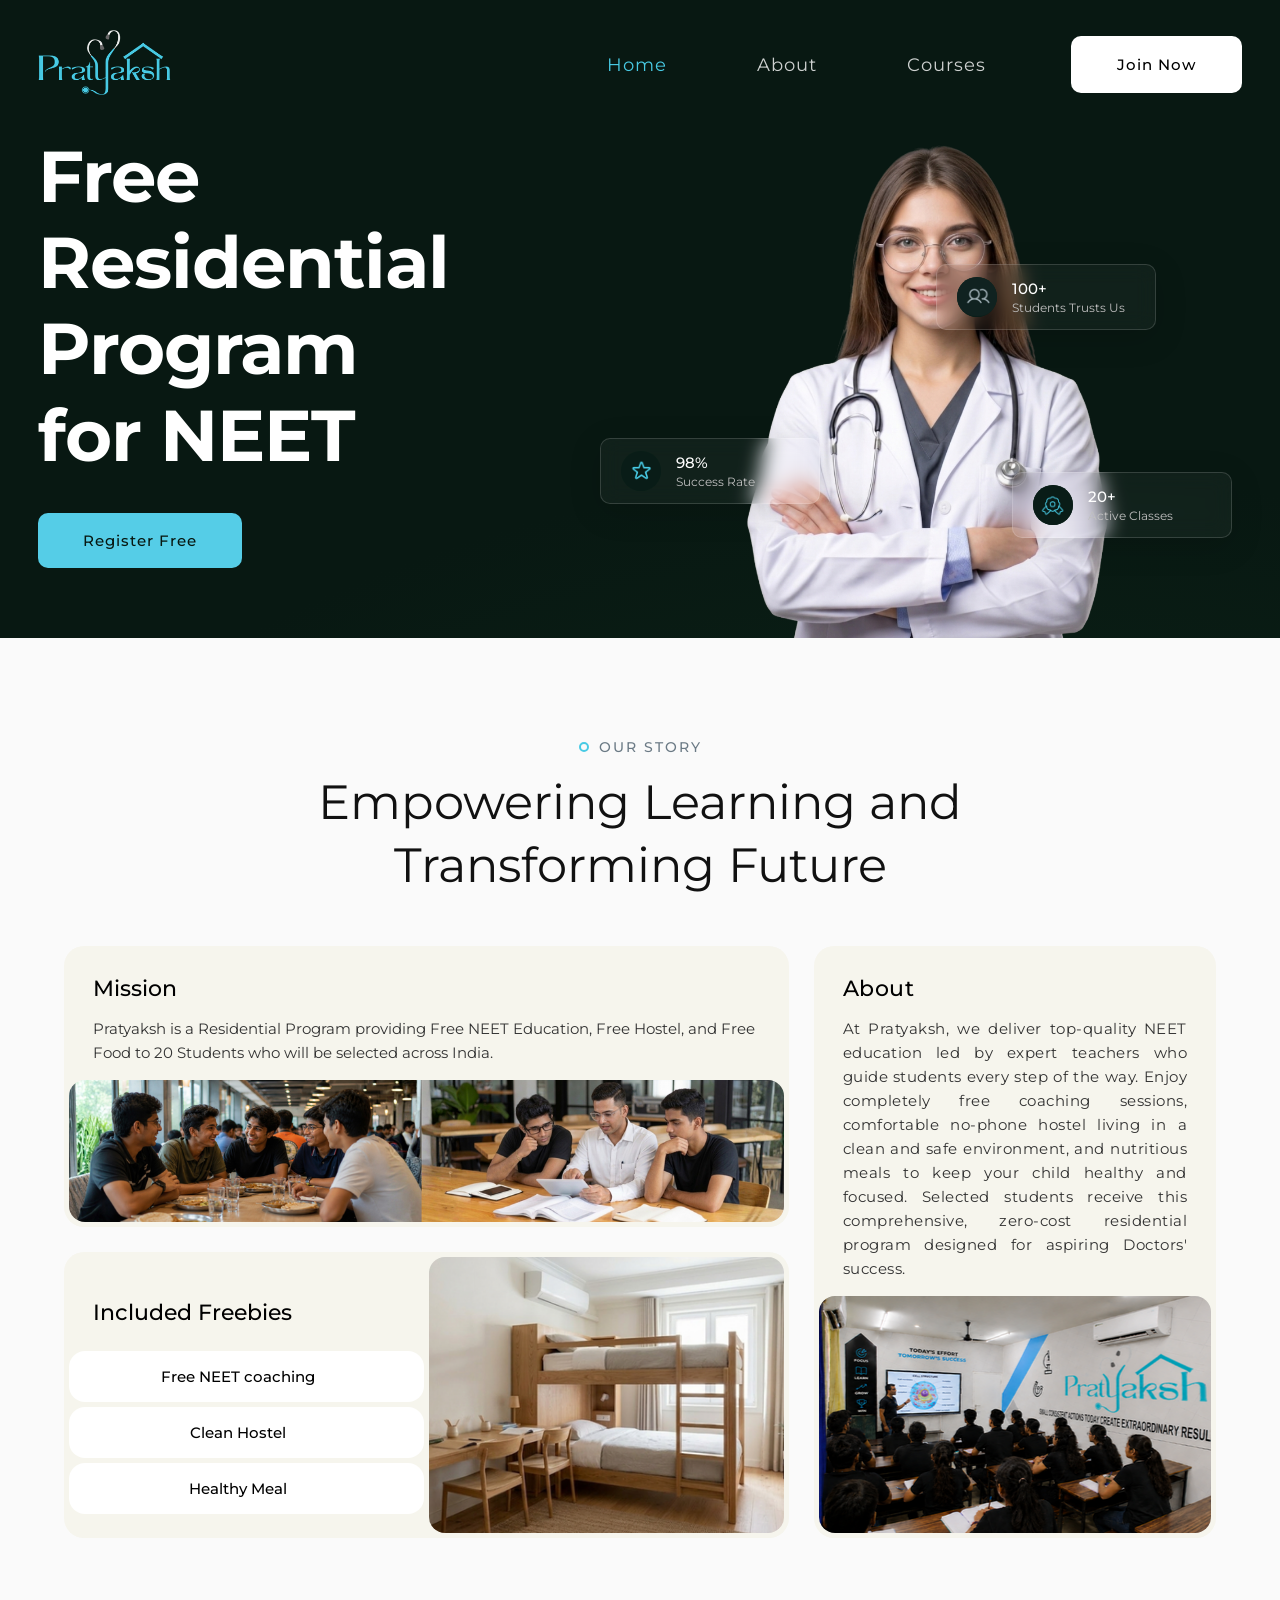
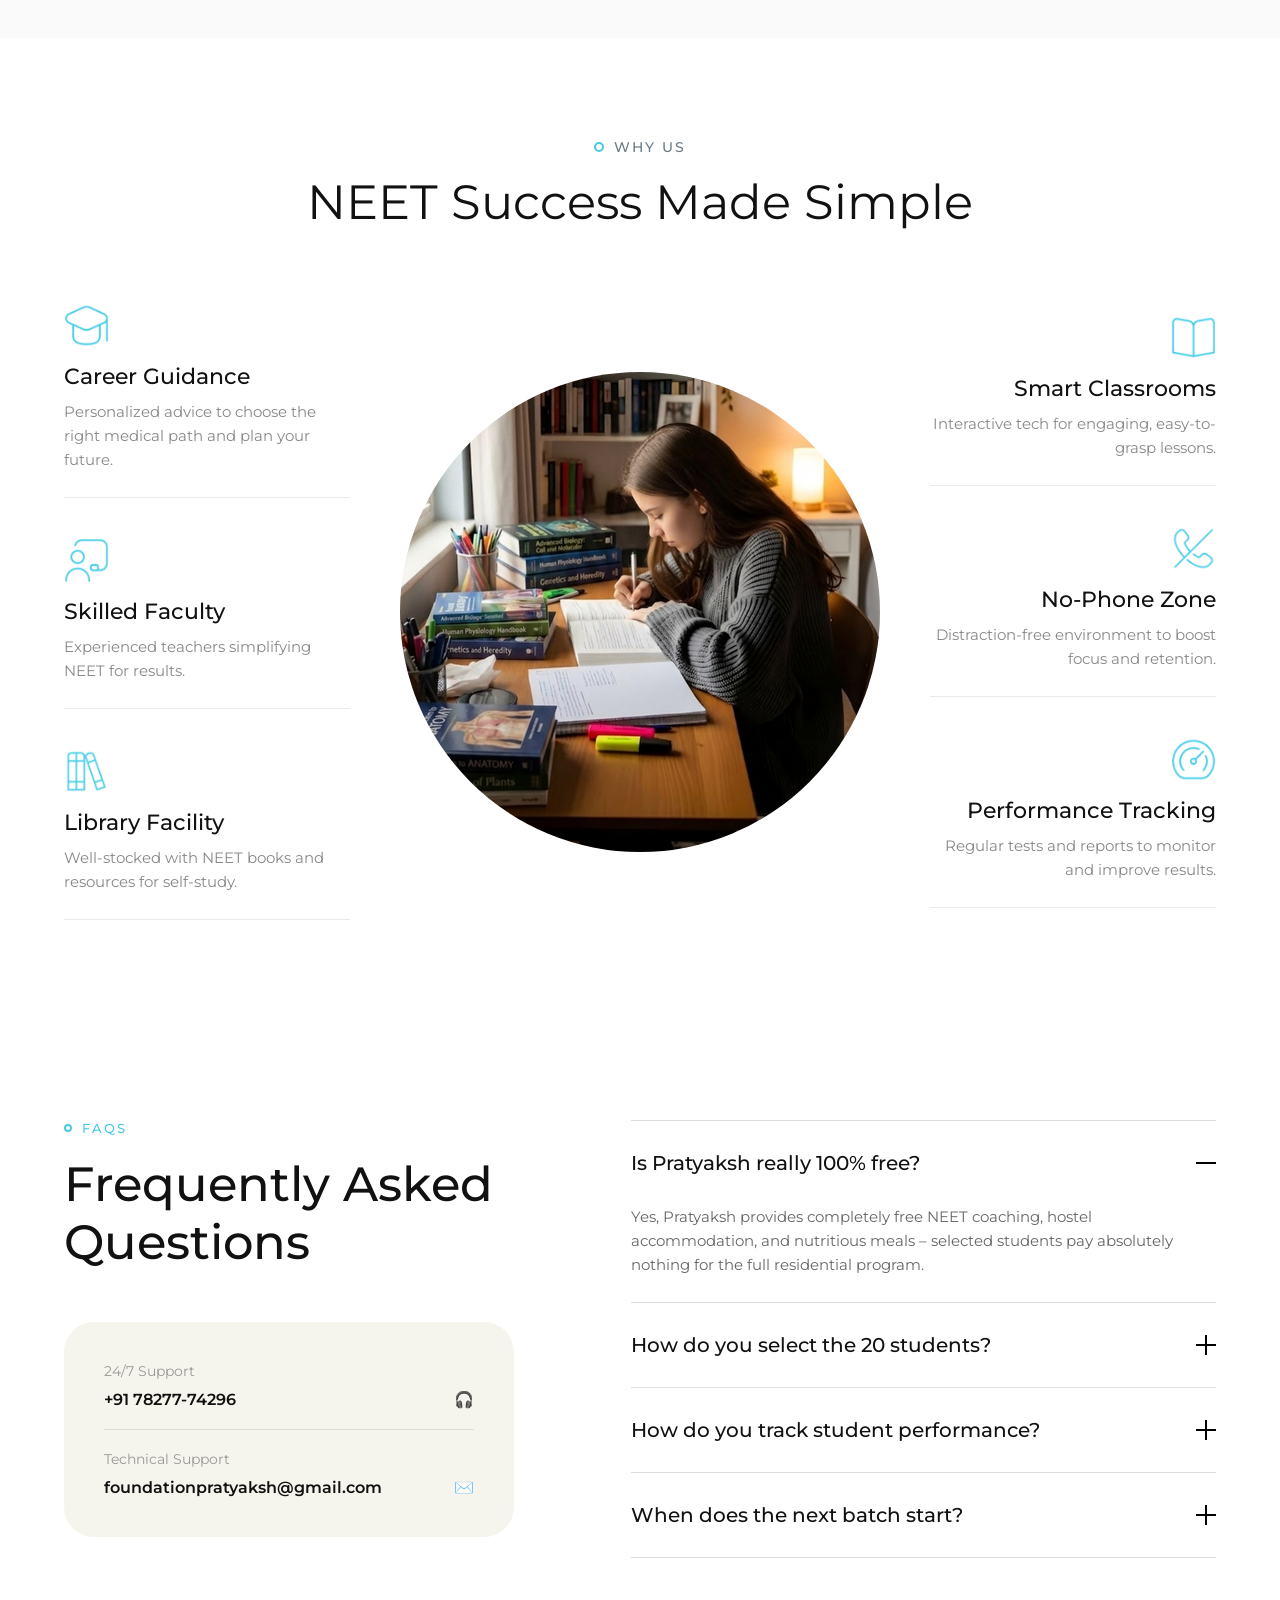
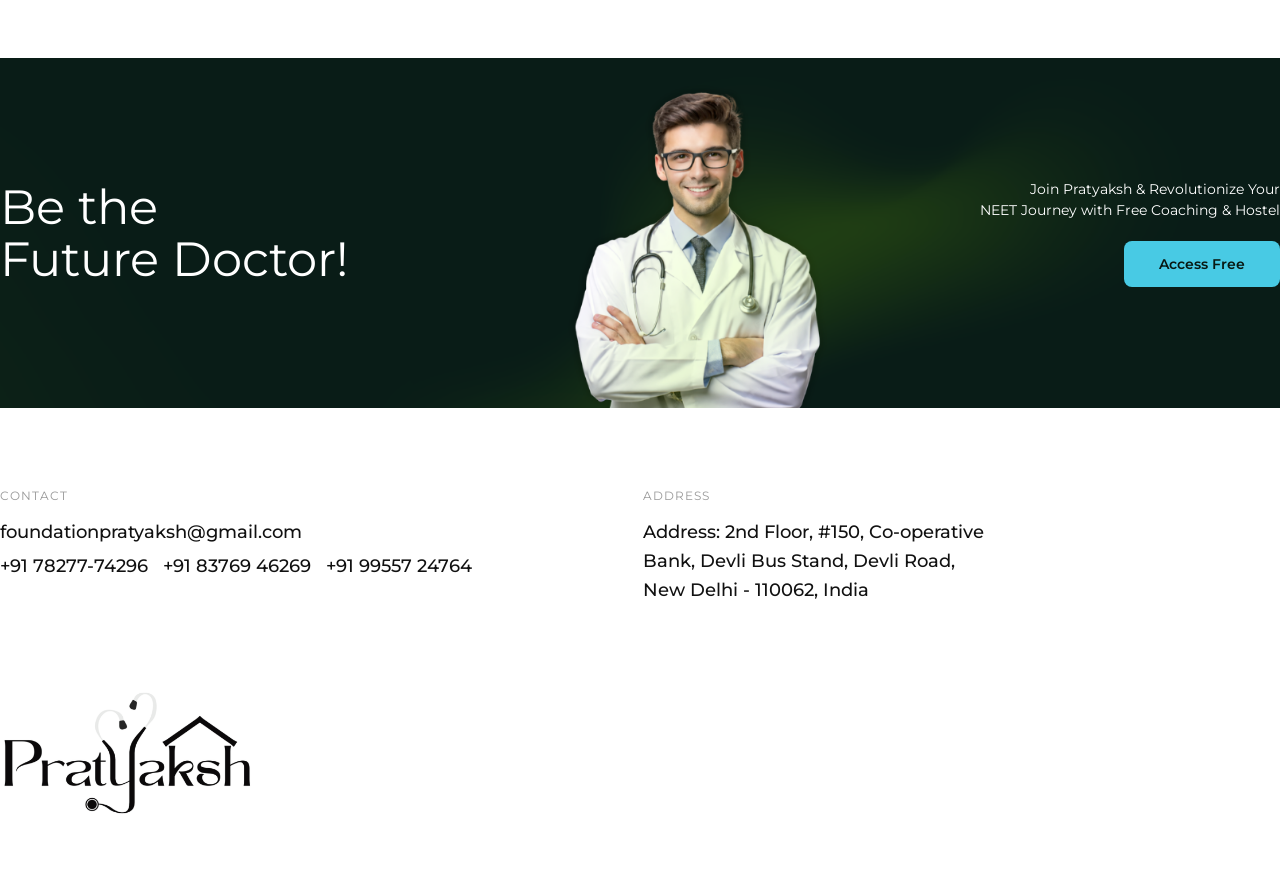
==== commit 51791e8f: "Update index.html" ====
--- a/index.html
+++ b/index.html
@@ -26,11 +26,7 @@
         <div class="hero-content">
             <h1>Free <br> Residential Program <br> for NEET</h1>
             <a href="https://forms.gle/hPpZQWegc2yfjvLv5" class="btn btn-cyan">Register Free</a>
-            
-            <div class="stats-bottom">
-                <h2>3700+</h2>
-                <p>Students trained</p>
-            </div>
+        
         </div>
 
         <div class="hero-image-wrapper">
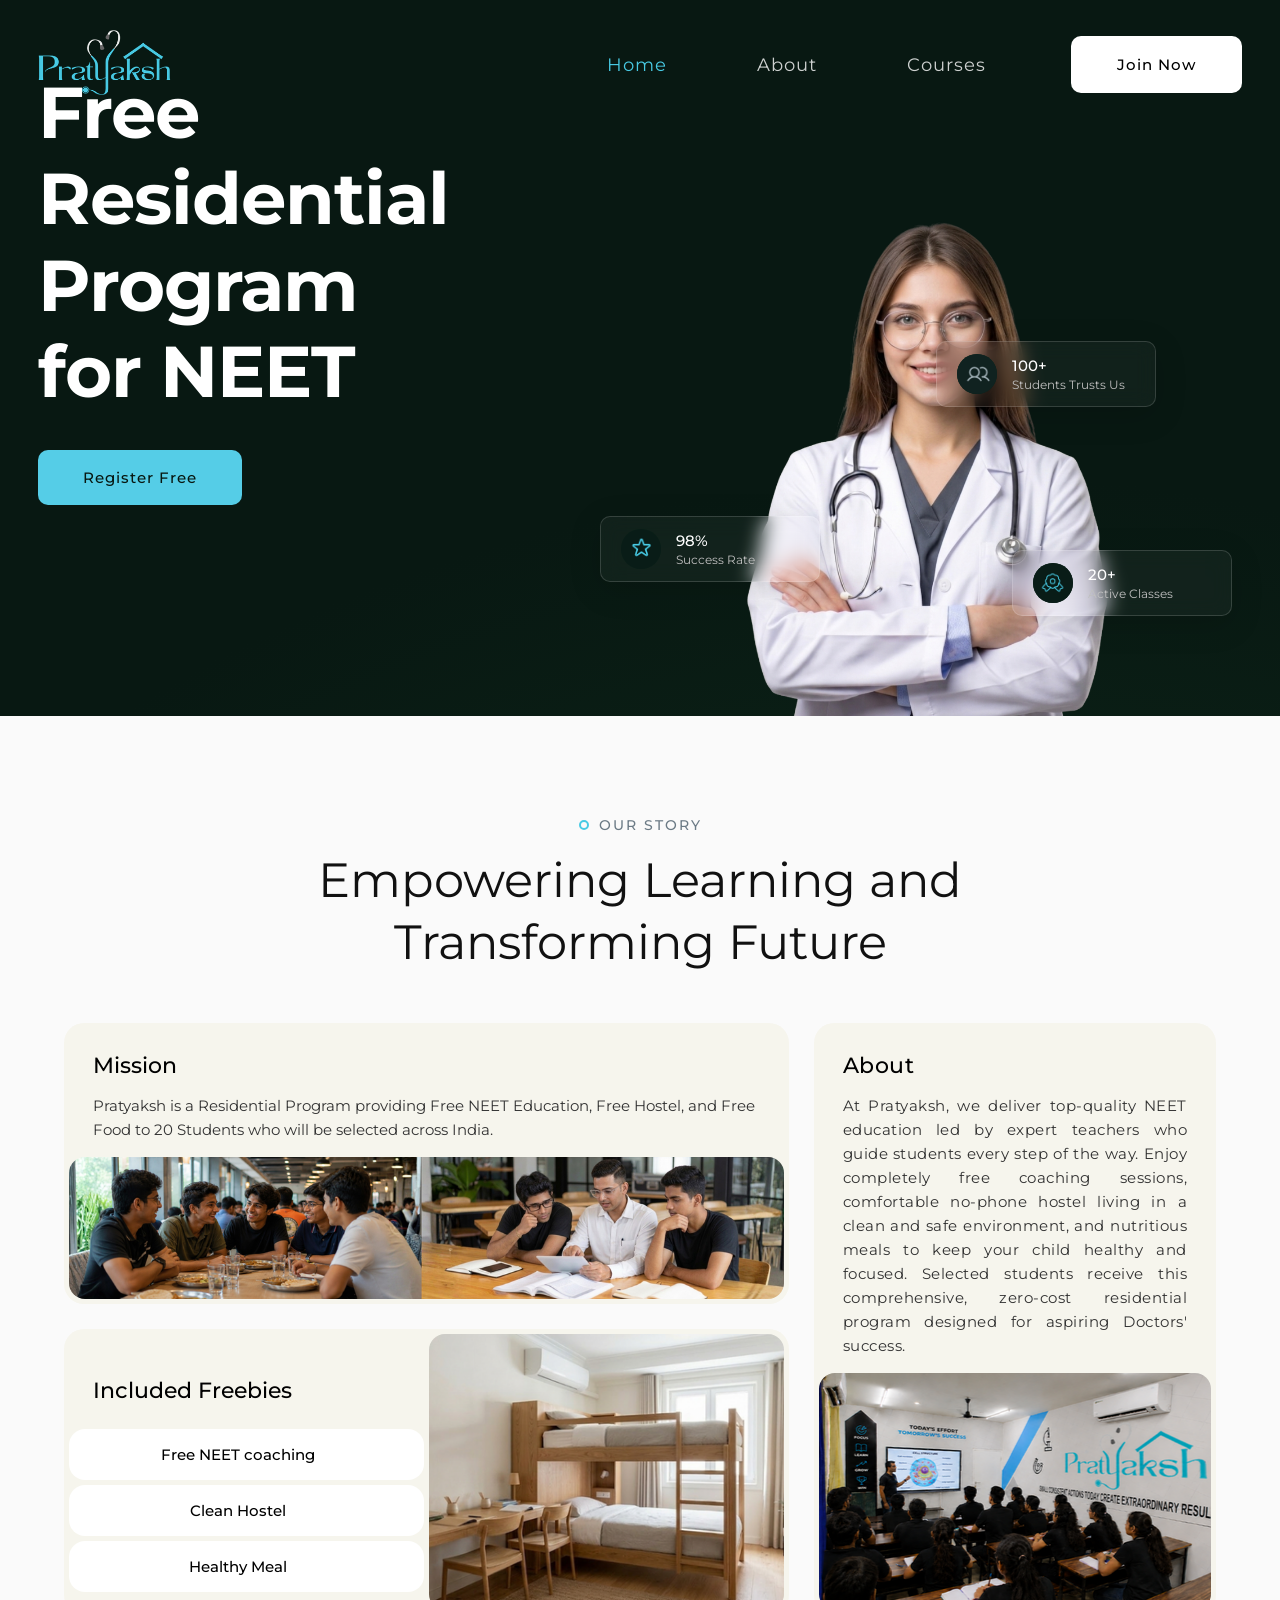
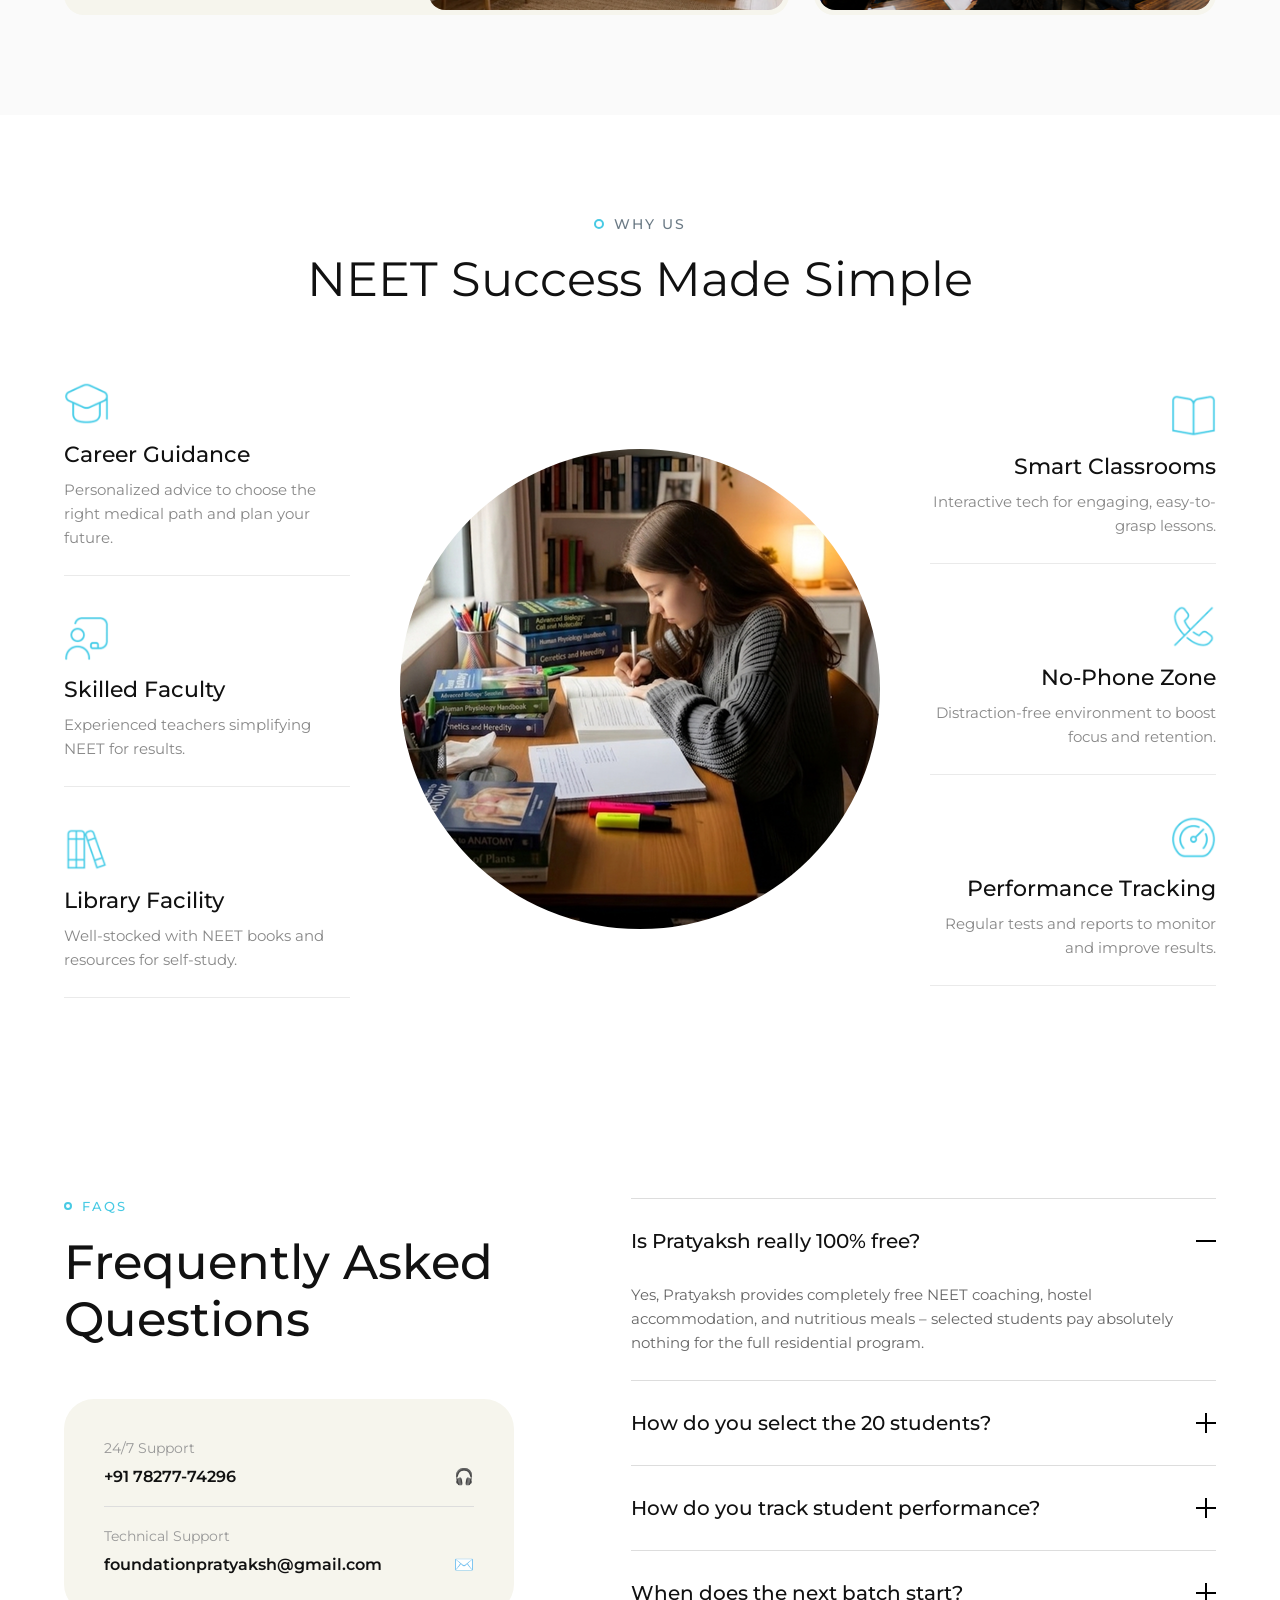
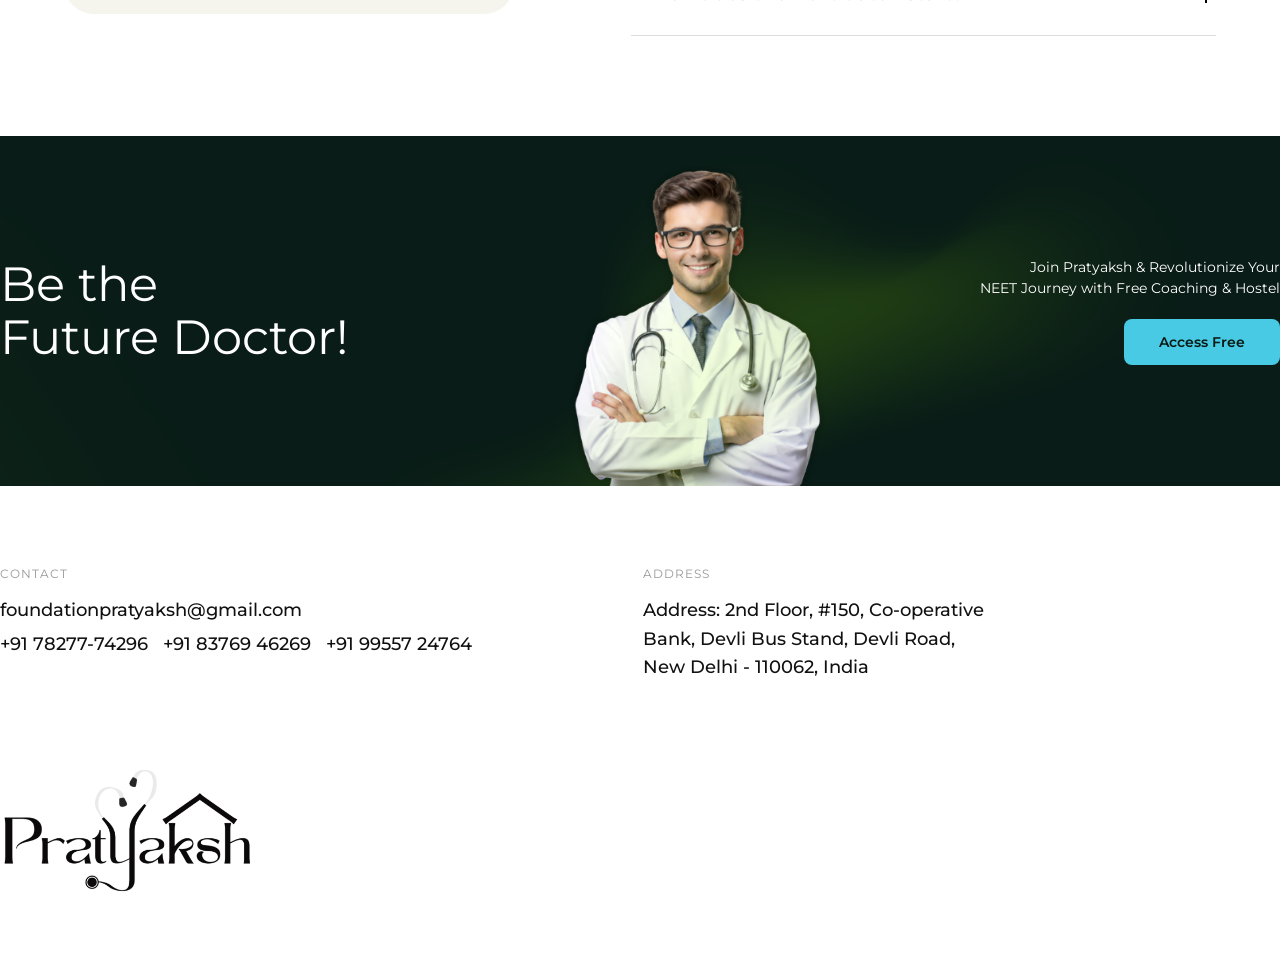
==== commit 92286186: "Update index.html" ====
--- a/index.html
+++ b/index.html
@@ -23,10 +23,15 @@
         <a href="https://forms.gle/hPpZQWegc2yfjvLv5" class="btn btn-white">Join Now</a>
     </header>
     <section class="hero">
-        <div class="hero-content">
+        <div class="hero-content" style="display: flex; flex-direction: column; justify-content: center; align-items: flex-start; height: 100%;">
             <h1>Free <br> Residential Program <br> for NEET</h1>
             <a href="https://forms.gle/hPpZQWegc2yfjvLv5" class="btn btn-cyan">Register Free</a>
-        
+
+<div class="stats-bottom" style="opacity: 0; pointer-events: none; user-select: none;">
+    <h2>3700+</h2>
+    <p>Students trained</p>
+</div>
+			
         </div>
 
         <div class="hero-image-wrapper">
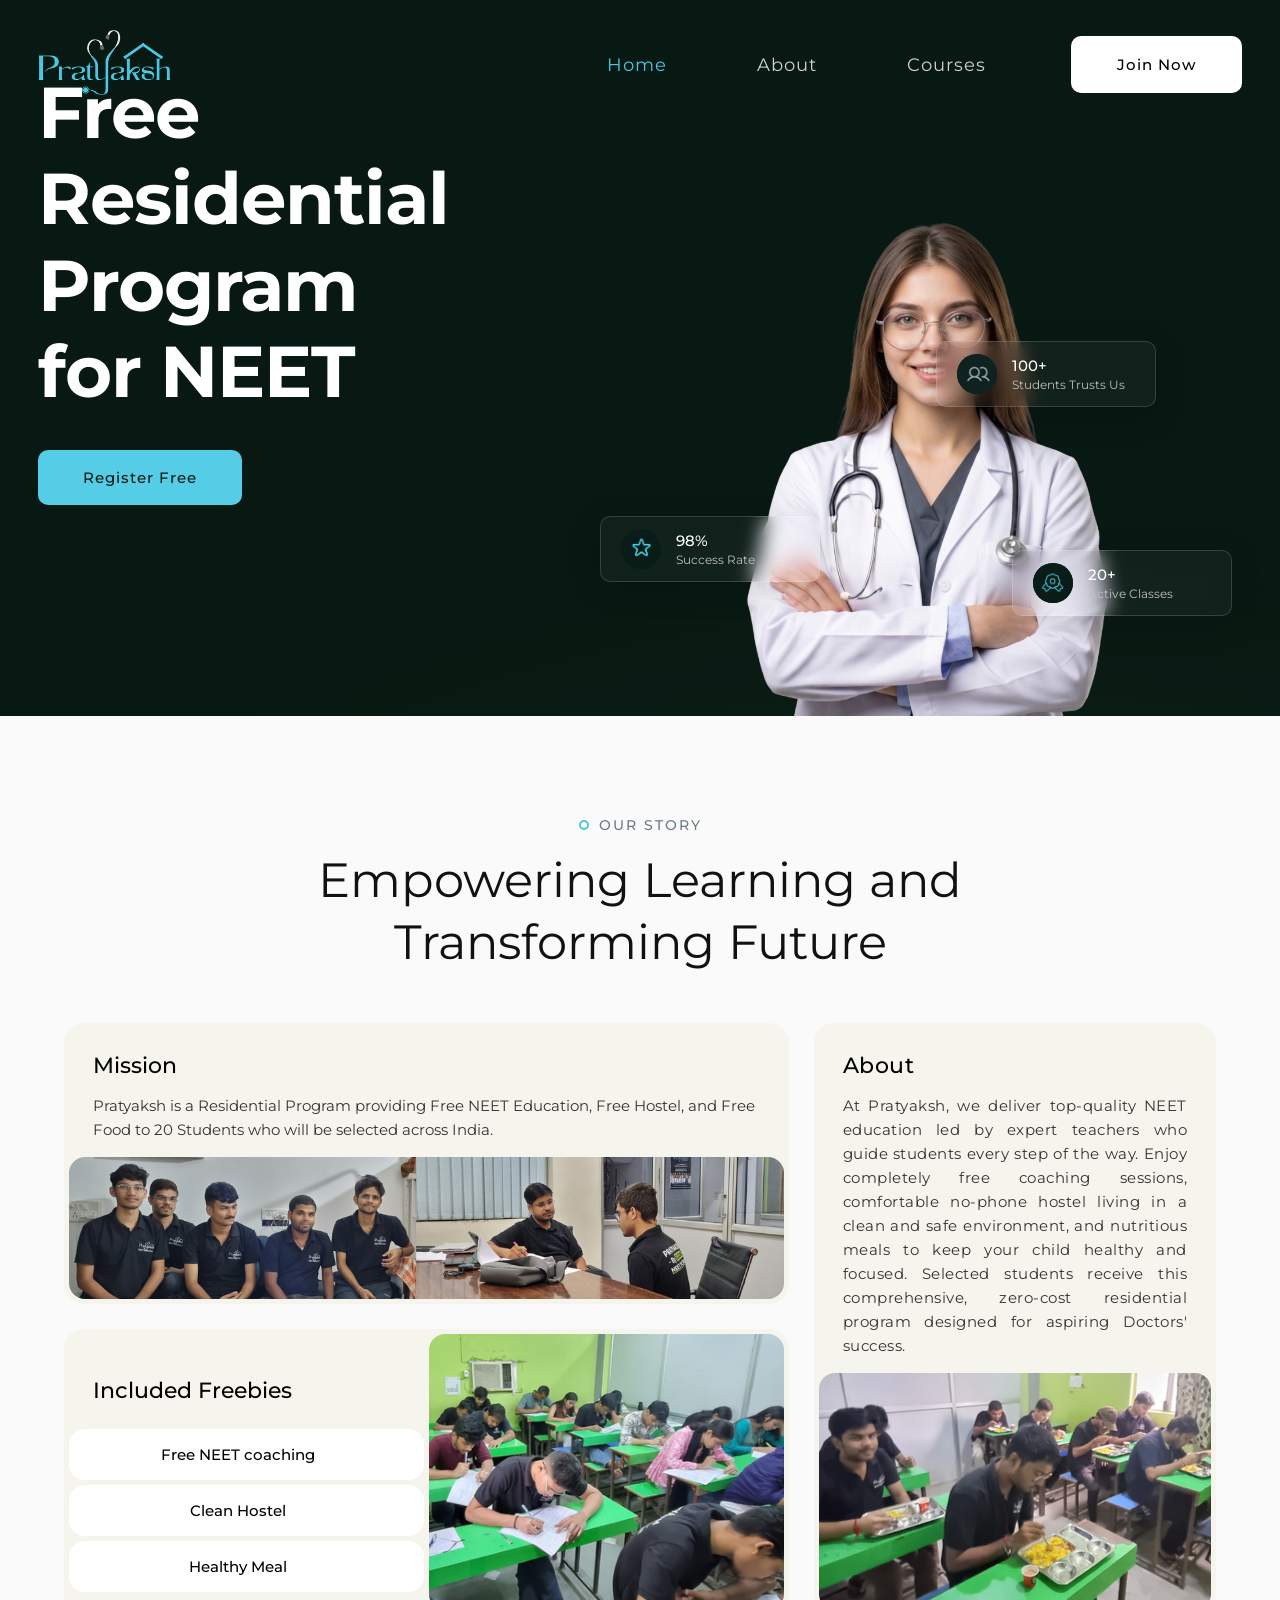
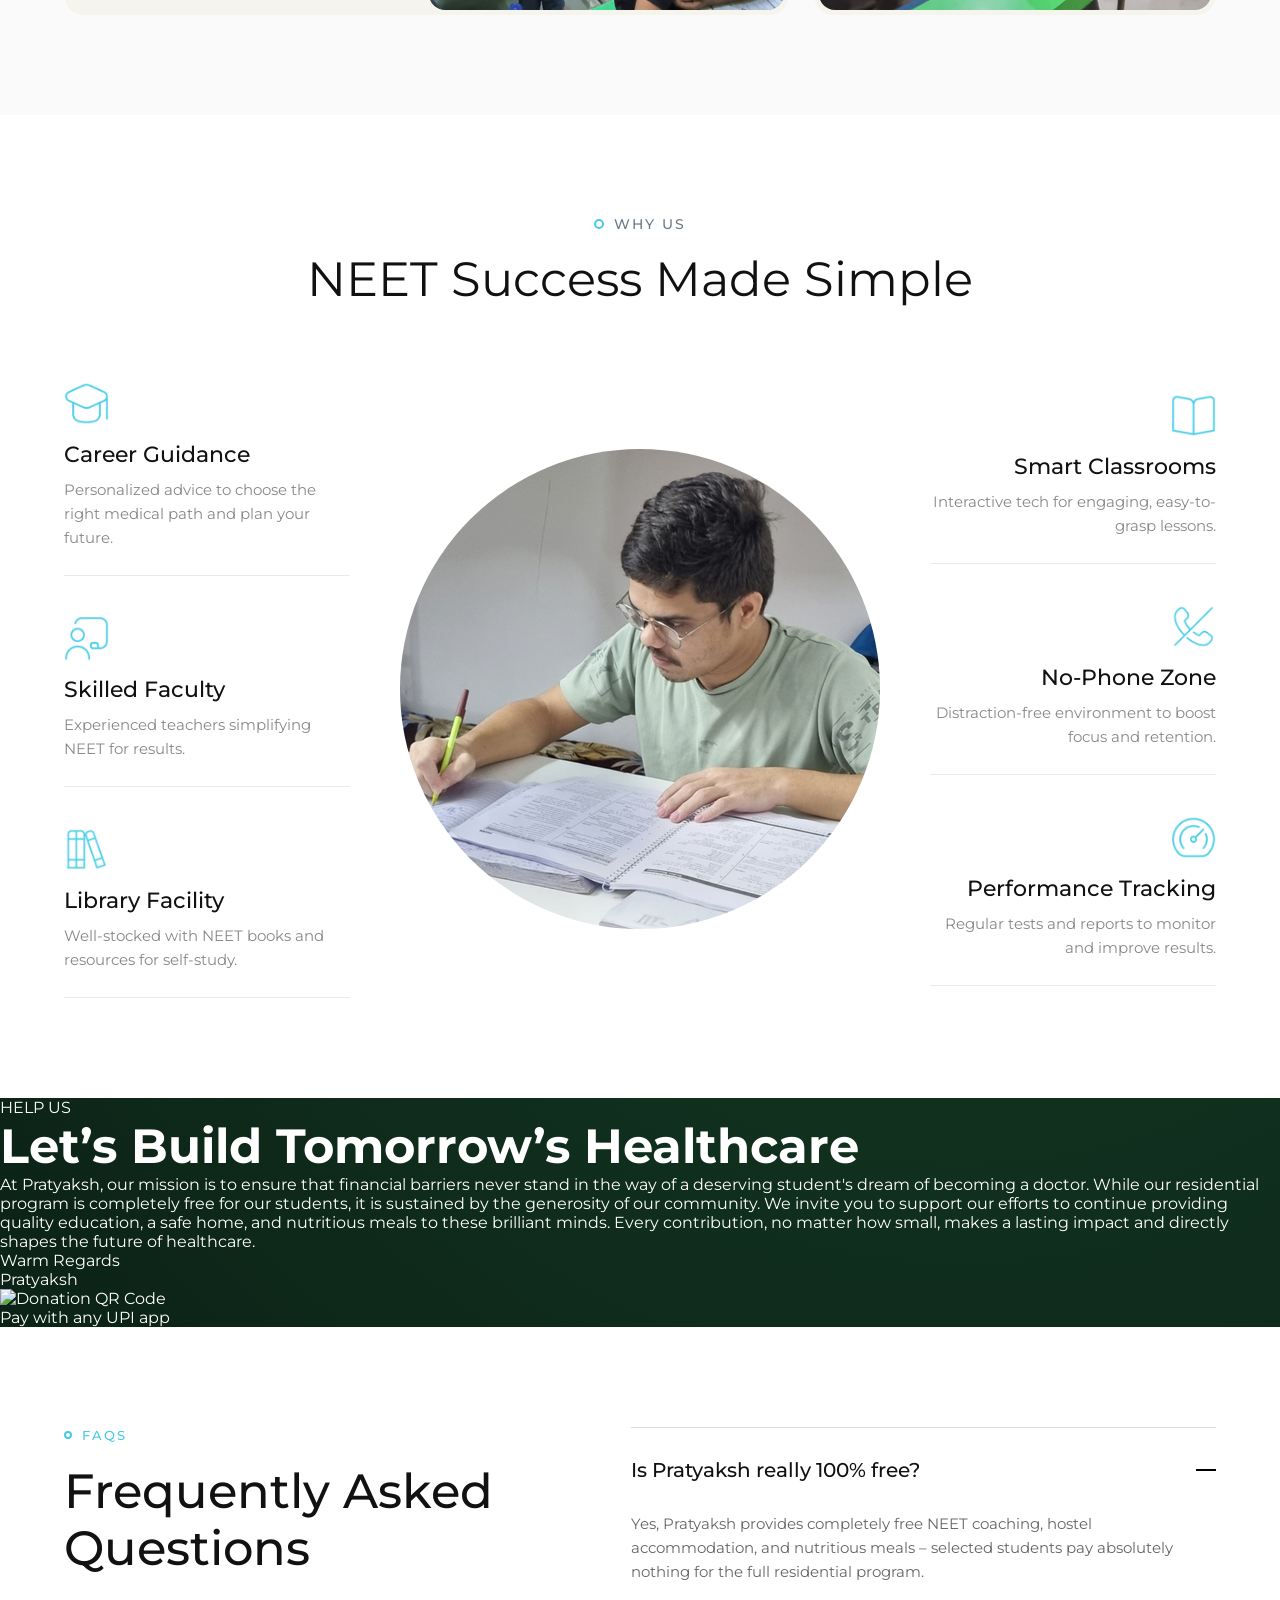
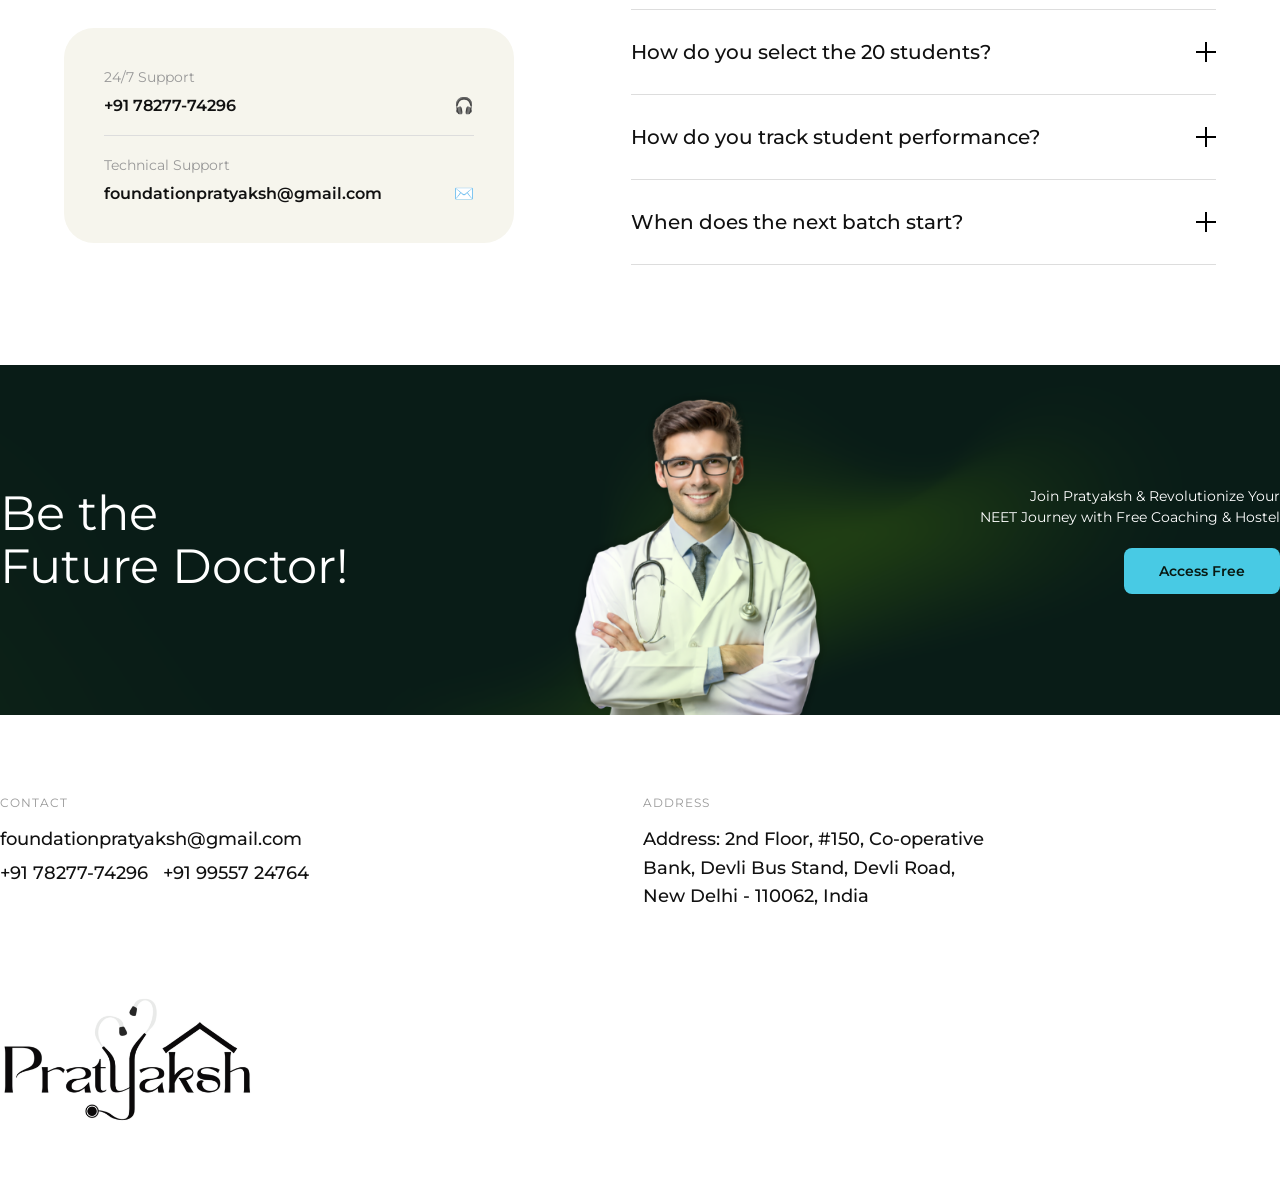
==== commit a7802f78: "Update index.html" ====
--- a/index.html
+++ b/index.html
@@ -173,6 +173,39 @@
 
     </div>
 </section>
+
+
+
+	<section class="hu-section">
+    <div class="hu-container">
+        
+        <div class="hu-header">
+            <p class="hu-tagline"><span class="hu-circle"></span> HELP US</p>
+            <h2 class="hu-title">Let’s Build Tomorrow’s Healthcare</h2>
+        </div>
+
+        <div class="hu-grid">
+            <div class="hu-left">
+                <p class="hu-desc">At Pratyaksh, our mission is to ensure that financial barriers never stand in the way of a deserving student's dream of becoming a doctor. While our residential program is completely free for our students, it is sustained by the generosity of our community. We invite you to support our efforts to continue providing quality education, a safe home, and nutritious meals to these brilliant minds. Every contribution, no matter how small, makes a lasting impact and directly shapes the future of healthcare.</p>
+                
+                <div class="hu-signoff">
+                    <p>Warm Regards<br>Pratyaksh</p>
+                    <div class="hu-divider"></div>
+                </div>
+            </div>
+
+            <div class="hu-right">
+                <div class="hu-qr-box">
+                    <!-- Replace 'donation-qr.png' with your actual QR code image file -->
+                    <img src="qrpratyaksh.png" alt="Donation QR Code" class="hu-qr-img">
+                    <p class="hu-qr-text">Pay with any UPI app</p>
+                </div>
+            </div>
+        </div>
+
+    </div>
+</section>	
+	
 	
 	
 	<section class="fq-section">
@@ -259,8 +292,8 @@
 
     </div>
 </section>
-	
-	
+
+
 	<footer class="ft-section">
     
     <div class="ft-banner-image">
@@ -282,7 +315,7 @@
                 <div class="ft-col">
                     <p class="ft-label">Contact</p>
                     <p class="ft-value">foundationpratyaksh@gmail.com</p>
-                    <p class="ft-value">+91 78277-74296<span style="margin-left: 15px;">+91 83769 46269<span style="margin-left: 15px;">+91 99557 24764</span></p>
+                    <p class="ft-value">+91 78277-74296<span style="margin-left: 15px;">+91 99557 24764</span></p>
                 </div>
 
                 <div class="ft-col">
